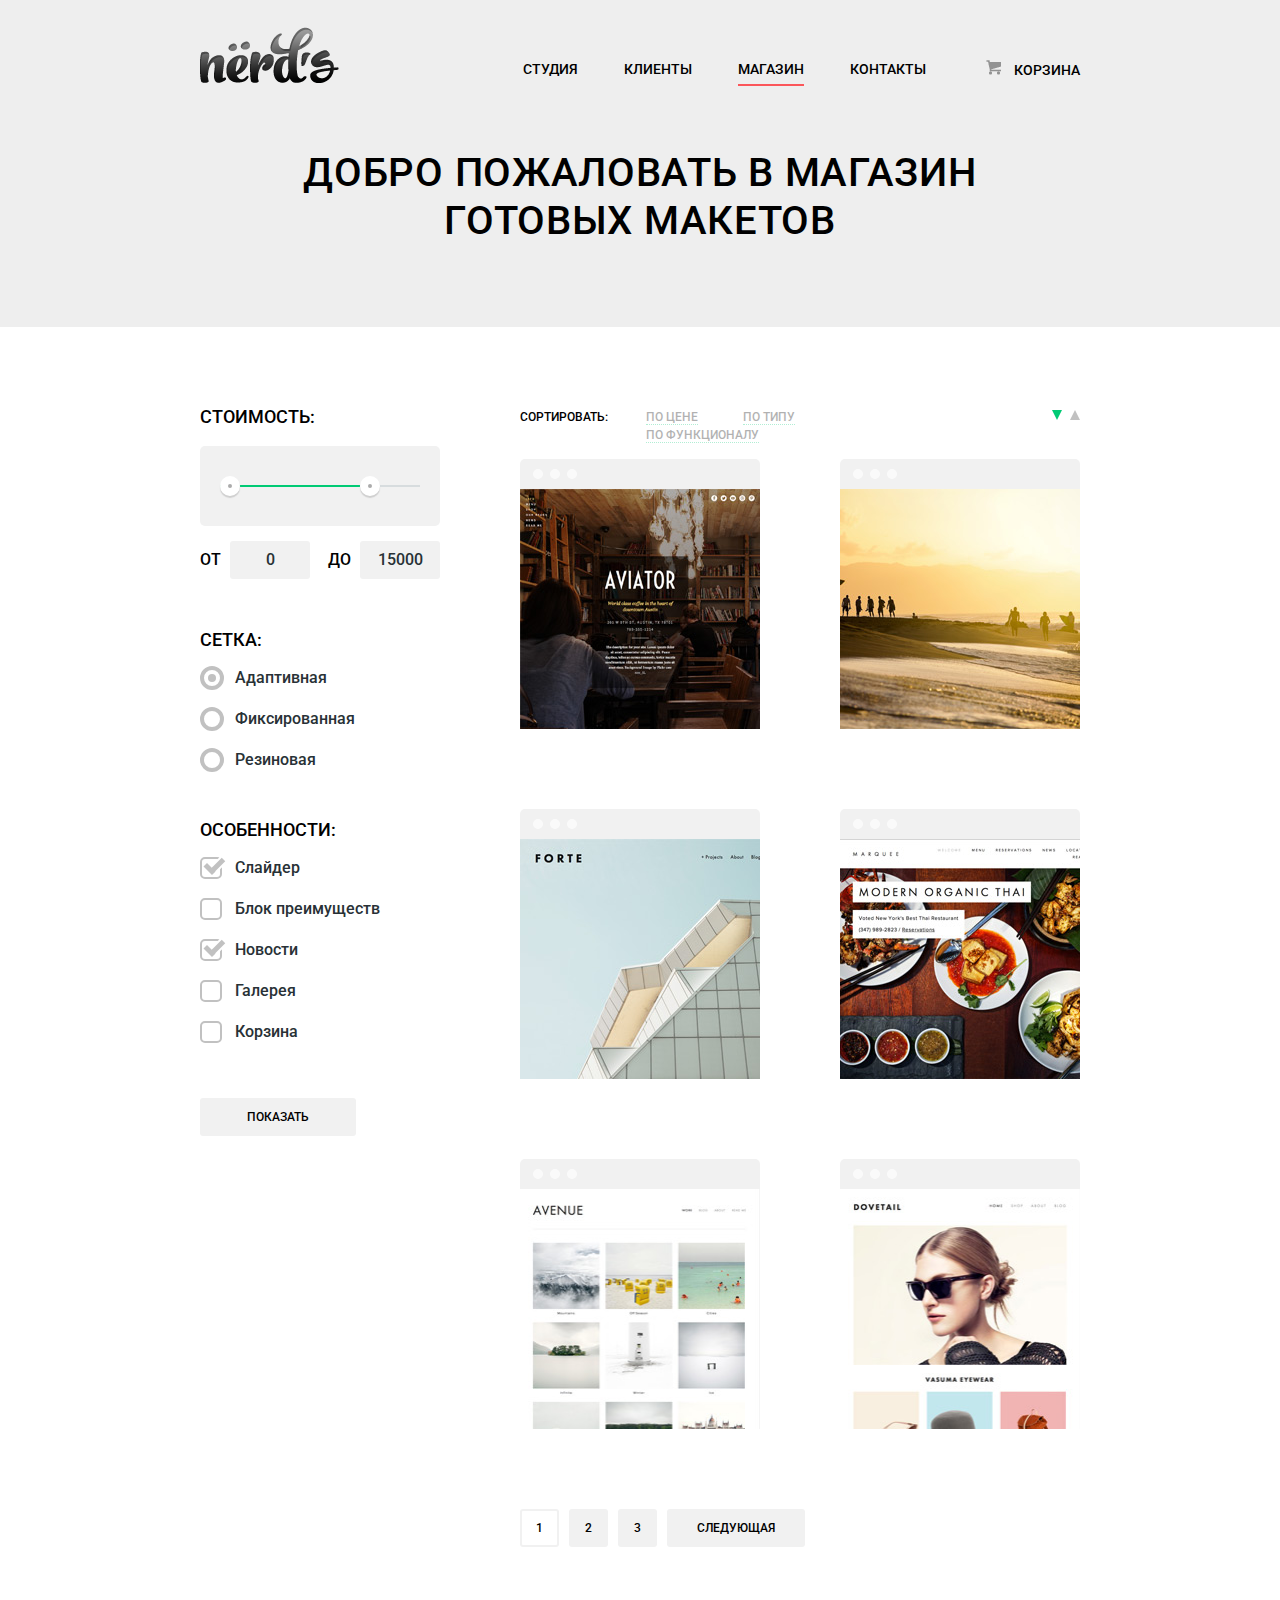
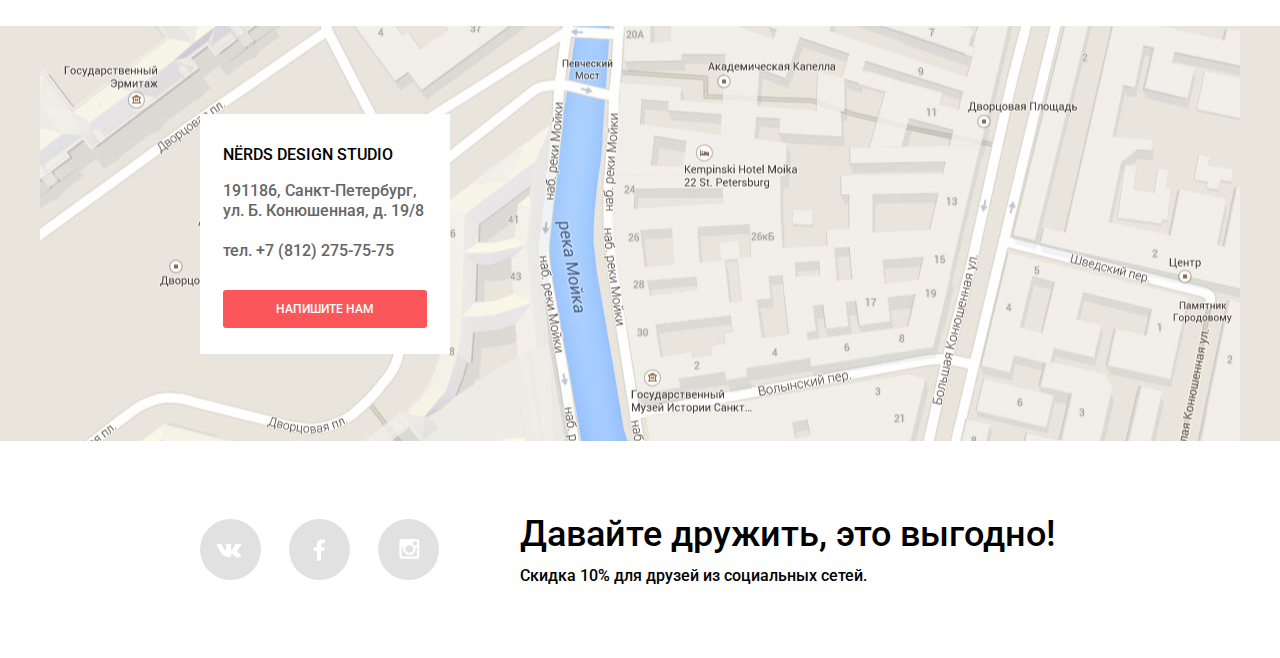
==== catalog.html @ e9048c8e "единообразие в разметке" ====
<!DOCTYPE html>
<html lang="ru">
  <head>
    <meta charset="utf-8">
    <title>HTML Academy: Нёрдс</title>
    <link href="css/normalize.css" rel="stylesheet">
    <link href="css/style.min.css" rel="stylesheet">
    <link href="https://fonts.googleapis.com/css?family=Roboto:500&subset=cyrillic" rel="stylesheet">
  </head>
  <body>
    <header class="main-header">
      <div class="container clearfix">
        <div class="logo">
          <a href="index.html">
            <img src="img/logo.png" width="139" height="56" alt="logo" >    
          </a>
        </div>
        <nav class="main-navigation">
          <ul class="main-navigation-menu">
            <li class="main-navigation-menu-item">
              <a href="index.html">Студия</a>    
            </li> 
            <li class="main-navigation-menu-item">
              <a href="#">Клиенты</a>        
            </li>
            <li class="main-navigation-menu-item">
              <a class="active" href="#">Магазин</a>        
            </li> 
            <li class="main-navigation-menu-item">
              <a href="#">Контакты</a>        
            </li>  
          </ul>
        </nav>  
        <div class="user-cart">
          <a class="cart" href="#">Корзина</a>    
        </div>      
       </div> 
     </header>
    
     <!--заголовок раздела-->      
     <div class="title-wrapper">
       <div class="container">
         <div class="catalog-title">
           <h1>добро пожаловать в магазин<br>
                готовых макетов
           </h1>
         </div> 
       </div>     
     </div>
      
     <main class="container clearfix">        
        
       <!-- Левая колонка фильтры -->
       <div class="column-left-filters">
         <div class="filters">
           <form class="filters-form" action="form.php" method="GET">
             <fieldset>
               <legend>стоимость:</legend>
                  
                 <!-- Форма с двумя бегунками-->   
                 <div class="filter-range">                    
                   <div class="filter-range-controls">
                     <div class="filter-range-controls-scale">
                       <div class="filter-range-controls-bar"></div>
                     </div>
                     <div class="toogle toogle-min"></div>
                     <div class="toogle toogle-max"></div>
                   </div>                   
                   <div class="filter-range-cost">
                     <label class="min-cost">от
                       <input type="text" id="min-cost" value="0">
                     </label>
                     <label class="max-cost">до
                       <input type="text" id="max-cost" value="15000">
                     </label> 
                    </div>
                  </div> 
              </fieldset>
              <fieldset class="filter-grids">
                <legend>Сетка:</legend>
                <label>
                  <input type="radio" name="grid" id="responsive" checked>
                    <span class="filter-grids-radio-indicator"></span>
                    Адаптивная
                  </label>
                 <label>
                   <input type="radio" name="grid" id="fixed">
                     <span class="filter-grids-radio-indicator"></span>  
                  Фиксированная
                 </label>
                 <label>
                   <input type="radio" name="grid" id="fluid">
                     <span class="filter-grids-radio-indicator"></span>
                    Резиновая
                 </label>
               </fieldset>
               <fieldset class="filter-modules">
                 <legend>Особенности:</legend>                  
                 <label>
                   <input type="checkbox" name="slider" id="slider" checked>     
                     <span class="filter-modules-checkbox-indicator"></span>
                     Слайдер
                  </label>
                  <label>
                    <input type="checkbox" name="advantages" id="advantages">
                      <span class="filter-modules-checkbox-indicator"></span>
                      Блок преимуществ
                  </label>
                  <label>
                    <input type="checkbox" name="news" id="news" checked>
                      <span class="filter-modules-checkbox-indicator"></span>
                      Новости
                  </label>
                  <label>
                    <input type="checkbox" name="gallery" id="gallery">
                      <span class="filter-modules-checkbox-indicator"></span>
                      Галерея
                  </label>
                  <label>
                    <input type="checkbox" name="cart" id="cart">
                      <span class="filter-modules-checkbox-indicator"></span>
                      Корзина
                  </label>
                </fieldset>
                <button class="btn" type="submit">Показать</button>
              </form>
            </div>
          </div>
          
          <!-- Правая колонка продукты -->
          <div class="column-right-items">
            <div class="items-filter clearfix">
              <div class="items-filter-title"> Сортировать:
              </div>
              <ul class="items-filter-category">
                <li><a href="#">По цене</a></li>
                <li><a href="#">По типу</a></li>
                <li><a href="#">По функционалу</a></li>
              </ul>
              <div class="items-filter-controls">
                <a href="#" class="items-filter-controls-down active-down"></a> 
                <a href="#" class="items-filter-controls-up"></a>  
              </div>
            </div>  
            
            <div class="catalog-items">
              <article class="catalog-item">
                <div class="catalog-item-img">
                  <img src="img/item1.jpg" width="240" height="240" alt="aviator">
                </div>
                <div class="catalog-item-form">
                  <h2 class="catalog-item-title">AVIATOR
                  </h2>                  
                  <p class="catalog-item-about">                  
                    <a href="#">Одностраничный макет с авторским дизайном
                    </a>
                  </p>                   
                    <a class="btn catalog-item-btn" href="#">8000 р.</a>                      
                </div>
              </article>
                
              <article class="catalog-item">
                <div class="catalog-item-img">
                  <img src="img/item2.jpg" width="240" height="240" alt="Sunset">
                </div>
                <div class="catalog-item-form">
                  <h2 class="catalog-item-title">Sunset
                  </h2>
                  <p class="catalog-item-about">
                    <a href="#">Интернет-магазин<br> с личным кабинетом
                    </a>
                  </p> 
                  <a class="btn catalog-item-btn" href="#">10000 р.</a>                  
                </div>
              </article>
                
              <article class="catalog-item">
                <div class="catalog-item-img">
                  <img src="img/item3.jpg" width="240" height="240" alt="FORTE">
                </div>
                <div class="catalog-item-form">
                  <h2 class="catalog-item-title">FORTE</h2>
                  <p class="catalog-item-about">
                    <a href="#">Отличный макет для личного блога</a>
                  </p> 
                  <a class="btn catalog-item-btn" href="#">5000 р.</a>                  
                </div>
              </article>
                
              <article class="catalog-item">
                <div class="catalog-item-img">
                  <img src="img/item4.jpg" width="240" height="240" alt="Modern Organic THAI">
                </div>
                <div class="catalog-item-form">
                  <h2 class="catalog-item-title">Modern Organic THAI</h2>
                  <p class="catalog-item-about">
                    <a href="#">Сайт для ресторана быстрого питания</a>
                  </p>                     
                    <a class="btn catalog-item-btn" href="#">12000 р.</a>     
                </div>
              </article>
              
              <article class="catalog-item">
                <div class="catalog-item-img">
                  <img src="img/item5.jpg" width="240" height="240" alt="AVENUE">
                </div>
                <div class="catalog-item-form">
                  <h2 class="catalog-item-title">AVENUE</h2>
                  <p class="catalog-item-about">
                    <a href="#">Макет для блога о путешествиях</a>
                  </p> 
                  <a class="btn catalog-item-btn" href="#">8000 р.</a>                  
                </div>
              </article>
                
              <article class="catalog-item">
                <div class="catalog-item-img">
                  <img src="img/item6.jpg" width="240" height="240" alt="DOVETAIL">
                </div>
                <div class="catalog-item-form">
                  <h2 class="catalog-item-title">DOVETAIL</h2>
                  <p class="catalog-item-about">
                    <a href="#">Интернет-магазин с галереей товаров</a>
                  </p> 
                  <a class="btn catalog-item-btn" href="#">14000 р.</a>                  
                </div>
              </article>  
            </div>
              
             <!-- Пагинация -->
             <div class="paginator">
               <ul>    
                 <li><a class="btn paginator-active">1</a></li>
                 <li><a href="#" class="btn">2</a></li>
                 <li><a href="#" class="btn">3</a></li>
                 <li><a href="#" class="btn paginator-next">Следующая</a></li>
               </ul>      
             </div>              
          </div>
       </main>
    
       <!-- Карта и контакты -->
       <div class="map-wrapper">  
         <div class="yandex-map" id="yandex-map"></div>
         <div class="container">
           <div class="map">
             <div class="map-address">
               <p class="map-address-name">nёrds design studio</p>
               <p>191186, Санкт-Петербург,<br>ул. Б. Конюшенная, д. 19/8</p>
               <div class="map-address-phone">
                 <p>тел. +7 (812) 275-75-75</p>   
               </div> 
               <a class="btn map-write-btn" href="form.html">напишите нам</a>    
             </div>   
           </div> 
         </div>
       </div>
    
       <!-- Footer -->    
       <footer class="page-footer">
         <div class="container clearfix">
           <div class="page-footer-socials">
             <a href="//vk.com" class="socials-btn-vk"><span>Вконтакте</span></a>
             <a href="//facebook.com" class="socials-btn-fb"><span>Facebook</span></a>
             <a href="//instagram.com" class="socials-btn-inst"><span>Instagram</span></a>
           </div>
           <div class="page-footer-text">
             <span>Давайте дружить, это выгодно!</span>
             <p class="page-footer-text">Скидка 10% для друзей из социальных сетей.</p>
           </div>
         </div>
       </footer>
      
       <!-- модальное окно -->      
       <div class="modal-content">
         <button class="btn modal-content-close" type="button" title="закрыть">закрыть</button>
         <form class="write-us" method="post" id="write-us">
           <label for="write-name">
             <span class="write-us-span">Ваше имя:</span> 
             <input class="write-us-field" type="text" name="write-name" id="write-name" placeholder="представьтесь, пожалуйста">
           </label>         
           <label for="write-email">
             <span class="write-us-span">Ваш e-mail:</span>
             <input class="write-us-field" type="text" name="e-mail" id="write-email" placeholder="для отправки ответа">
           </label>         
           <label for="mail-text">
             <span class="write-us-span">Текст письма:</span>
             <textarea class="write-us-text" form="write-us" name="mail-text" id="mail-text">в свободной форме</textarea> 
           </label>        
          <button class="btn write-us-btn" type="submit">отправить</button>      
        </form>    
      </div>
    
    <!--скрипты-->    
    <script src="js/script.min.js"></script>
    <script type="text/javascript" charset="utf-8" async src="https://api-maps.yandex.ru/services/constructor/1.0/js/?sid=yWFhp-KiCalvKTJ02pRcF48aC85eirLO&amp;width=100%&amp;height=416&id=yandex-map&amp;lang=ru_RU&amp;sourceType=constructor&amp;scroll=true"></script>
  </body>
</html>
---- css/style.min.css ----
body{font-family:Roboto,Tahoma,sans-serif;font-size:16px;line-height:18px}body,h1,h2{font-weight:500}h1{font-size:40px;line-height:48px}.btn,h1,h2{color:#000}h2{font-size:36px;line-height:36px}.clearfix::after{content:"";display:table;clear:both}.btn{display:inline-block;vertical-align:top;font-size:12px;line-height:18px;text-decoration:none;text-transform:uppercase;text-align:center;border-radius:3px;background:#f1f1f1;padding:10px 40px;border:none;outline:none;cursor:pointer}.btn:hover{background-color:#e5e5e5}.btn:active{background-color:#d5d5d5;box-shadow:inset 0 2px 0 0 #b5b5b5}button{overflow:hiddenn}fieldset{border:none;padding:0;margin:0 0 52px}.filter-grids input[type=radio],.filter-modules input[type=checkbox],.slider-container input[type=radio]{opacity:0}.filter-grids label,.filter-modules label{display:block;position:relative;padding-left:18px;margin-bottom:23px;color:#283136;cursor:pointer}.filter-grids label:last-child,.filter-modules label:last-child{margin-bottom:0}.filter-grids label:hover,.filter-modules label:hover{color:#000}.filter-modules input[type=checkbox]+.filter-modules-checkbox-indicator{position:absolute;left:0;top:-2px;border:2px solid #c1c1c1;border-radius:5px;width:18px;height:18px}.filter-modules input[type=checkbox]:checked+.filter-modules-checkbox-indicator::before{content:"";position:absolute;left:5px;top:4px;width:5px;height:12px;background-color:#c1c1c1;-webkit-transform:rotate(-45deg);transform:rotate(-45deg);z-index:2}.filter-modules input[type=checkbox]:checked+.filter-modules-checkbox-indicator::after{content:"";position:absolute;left:13px;top:-2px;width:5px;height:17px;background-color:#c1c1c1;-webkit-transform:rotate(45deg);transform:rotate(45deg);box-shadow:0 0 0 2px #fff;z-index:1}.filter-grids input[type=radio]+.filter-grids-radio-indicator{position:absolute;left:0;top:-3px;width:16px;height:16px;border:4px solid #c1c1c1;border-radius:50%}.filter-grids input[type=radio]:checked+.filter-grids-radio-indicator::before{content:"";position:absolute;left:4px;top:4px;width:8px;height:8px;background-color:#c1c1c1;border-radius:50%}.filter-grids input[type=radio]:hover+.filter-grids-radio-indicator:hover,.filter-modules input[type=checkbox]:hover+.filter-modules-checkbox-indicator:hover{border-color:#b5b5b5}.filter-grids input[type=radio]:checked:hover+.filter-grids-radio-indicator:hover::before,.filter-modules input[type=checkbox]:checked:hover+.filter-modules-checkbox-indicator:hover::after,.filter-modules input[type=checkbox]:checked:hover+.filter-modules-checkbox-indicator:hover::before{background-color:#b5b5b5}.main-header,.title-wrapper{background-color:#eee}.title-wrapper{padding-top:35px;padding-bottom:55px;margin-bottom:81px}.container{width:880px;margin:0 auto}.logo{width:140px;float:left;margin-right:30px;margin-top:27px}.main-navigation{width:450px;float:left;font-size:0;margin-top:54px;margin-left:153px}.main-navigation-menu{margin:0;padding:0;list-style:none}.main-navigation li{display:inline-block;vertical-align:top;font-size:14px;line-height:30px;text-transform:uppercase;margin:0 46px 0 0}.main-navigation li:last-child{margin-right:0}.main-navigation-menu-item a{display:block;text-decoration:none;color:#000}.main-navigation-menu-item a:hover{color:#fb565a}.main-navigation-menu-item a:active{color:#000;opacity:.4}.main-navigation-menu-item .active{border-bottom:2px solid #fb565a}.user-cart{max-width:100px;float:right}.cart{display:block;font-size:14px;line-height:30px;text-decoration:none;text-transform:uppercase;color:#000;margin-top:55px;padding-left:34px;position:relative}.cart:hover{color:#fb565a}.cart:active{color:#000;opacity:.4}.cart::before{top:5px;left:6px;width:15px;height:15px}.cart::before,.cart:active:before,.cart:hover::before{content:"";position:absolute;background-image:url(../img/icon-sprite.png);background-position:0 -68px}.cart:active:before{opacity:.5}.slider-wrapper{background-color:#eee;margin-bottom:80px;padding-top:40px}.slider-container{width:880px;margin:0 auto;position:relative;overflow:hidden;min-height:310px}.slide{position:absolute;top:0;left:0;width:100%;height:310px;background-repeat:no-repeat;background-position:100% 10px;-webkit-transition:left .3s ease;transition:left .3s ease}.slider-controls{position:absolute;bottom:87px;left:50%;z-index:10;width:200px;margin-left:-110px;text-align:center}.slider-controls label{display:inline-block;width:4px;height:4px;margin:0 3px;vertical-align:top;background:#fff;border:3px solid #fff;border-radius:50%;cursor:pointer}.slide-text{width:500px;padding:30px 0 0}.slide-title{font-size:36px;line-height:36px;max-height:72px;overflow:hidden}.slide p{line-height:22px;color:#283136;max-height:70px;overflow:hidden}.slide .btn{display:block;width:220px;margin-top:30px;padding:10px;font-size:12px;text-align:center;color:#fff;text-transform:uppercase;background:#fb565a;border-radius:3px}.slide:nth-child(1){background-image:url(../img/slide-1.png)}.slide:nth-child(2){background-image:url(../img/slide-2.png)}.slide:nth-child(3){background-image:url(../img/slide-3.png)}#btn-1:checked~.slides .slide:nth-child(1){left:0}#btn-1:checked~.slider .slide:nth-child(2),#btn-1:checked~.slider .slide:nth-child(3){left:880px}#btn-2:checked~.slider .slide:nth-child(1){left:-880px}#btn-2:checked~.slider .slide:nth-child(2){left:0}#btn-2:checked~.slider .slide:nth-child(3),#btn-3:checked~.slider .slide:nth-child(1),#btn-3:checked~.slider .slide:nth-child(2){left:-880px}#btn-3:checked~.slider .slide:nth-child(3){left:0}#btn-1:checked~.slider-controls label[for=btn-1],#btn-2:checked~.slider-controls label[for=btn-2],#btn-3:checked~.slider-controls label[for=btn-3]{background:#c1c1c1}.services-container{border-bottom:2px solid #eee}.services{width:240px;float:left;margin-right:80px;margin-bottom:80px}.services:last-child{margin-right:0}.services p{font-size:15px;line-height:22px;margin-bottom:25px}.service-title{font-size:18px;line-height:30px;text-transform:uppercase;margin-top:19px;margin-bottom:14px;max-height:60px;overflow:hidden}.catalog-item-btn,.map-write-btn,.service-btn-red{color:#fff;background:#fb565a}.catalog-item-btn:hover,.map-write-btn:hover,.modal-content-close:hover,.service-btn-red:hover,.slide .btn:hover,.write-us-btn:hover{background-color:#d6494d}.catalog-item-btn:active,.map-write-btn:active,.modal-content-close:active,.service-btn-red:active,.slide .btn:active,.write-us-btn:active{background-color:#b63538;box-shadow:inset 0 2px 0 0 #9b2d30}.service-btn-green{color:#fff;background:#00ca74}.service-btn-green:hover{background-color:#01a25e}.service-btn-green:active{background-color:#009053;box-shadow:inset 0 2px 0 0 #007b47}.service-btn-yellow{color:#fff;background-color:#efc84a}.service-btn-yellow:hover{background-color:#d6ae2c}.service-btn-yellow:active{background-color:#c09b24;box-shadow:inset 0 2px 0 0 #a3841f}.about-us-left-column{width:620px;float:left}.about-us-left-column h2{margin-top:70px;margin-bottom:17px;font-weight:500;font-size:36px;line-height:36px;color:#000;letter-spacing:-.1px}.about-us-left-column h3,.about-us-right-column h3{font-size:16px;line-height:22px;text-transform:uppercase;margin-bottom:25px;font-weight:500}.about-us-left-column p{line-height:22px;margin-bottom:45px;padding-right:50px}.about-us-left-column ul,.about-us-right-column ul{padding:0}.about-us-ul li{margin-bottom:25px;list-style:none;padding-left:37px;position:relative}.about-us-left-column li:last-child,.about-us-right-column li:last-child{margin-bottom:72px}.about-us-left-column li::before,.about-us-right-column li::before{content:"";width:25px;height:2px;background-color:#fb565a;position:absolute;left:0;top:8px}.about-us-right-column{width:240px;float:right}.about-us-logo img{margin-top:60px}.about-us-logo span{display:block;margin-top:26px;margin-bottom:68px;padding:0 70px 0 80px;position:relative;line-height:16px;text-transform:uppercase}.about-us-logo span::after,.about-us-logo span::before{content:"";position:absolute;top:8px;width:65px;height:2px;background-color:#eee}.about-us-logo span::before{left:0}.about-us-logo span::after{right:0}.our-clients-wrapper{margin:0 0 85px;padding:46px 10px 20px;border-bottom:2px solid #eee;border-top:2px solid #eee}.our-clients{margin:0 -53px}.our-clients-logo{width:210px;display:inline-block;vertical-align:bottom;opacity:.3;height:100px;line-height:100px;margin:0 53px}.catalog-item:hover::before,.our-clients-logo:hover{opacity:1}.map-wrapper{min-height:415px;position:relative}.map{position:absolute;z-index:5;top:88px}.map-address{display:block;width:204px;background-color:#fff;margin-bottom:0;padding:15px 23px 26px}.map-address p{color:#666;line-height:20px}.map-address .map-address-name{text-transform:uppercase;color:#000}.map-address .map-address-phone{margin-top:20px}.map-write-btn{box-sizing:border-box;width:100%;margin-top:13px}.map-wrapper{background-image:url(../img/map.jpg);background-repeat:no-repeat;background-position:center;background-color:#e9e5dc}.page-footer{padding:75px 0 58px}.page-footer-socials{width:280px;float:left;margin-right:40px;font-size:0}.page-footer-socials a{display:inline-block;vertical-align:top;width:61px;height:61px;border-radius:50%;background-color:#e1e1e1;margin-right:28px;margin-top:3px;font-size:0;position:relative}.page-footer-socials a:hover{background:#fb565a}.page-footer-socials a:active{background:#d6494d;box-shadow:inset 0 5px 0 0 #b63e42}.socials-btn-fb span,.socials-btn-inst span,.socials-btn-vk span{display:block;position:absolute;top:41%;left:27%;width:26px;height:16px;background-image:url(../img/icon-sprite.png);background-repeat:no-repeat;background-position:0 -90px}.socials-btn-fb span,.socials-btn-inst span{width:12px;height:22px;top:33%;left:40%;background-position:-35px -86px}.socials-btn-inst span{width:21px;height:20px;top:34%;left:34%;background-position:-57px -87px}.items-filter-category li:last-child,.page-footer-socials a:last-child{margin-right:0}.page-footer-text{width:550px;float:left}.page-footer-text span{font-size:36px;line-height:36px;max-height:72px;overflow:hidden}.page-footer-text p{font-size:16px;line-height:16px;max-height:48px;overflow:hidden;padding-top:0}.catalog-title h1{text-align:center;text-transform:uppercase;letter-spacing:.7px}.column-left-filters{width:240px;float:left}.filter-range,.filters{width:240px}.filters legend{font-size:18px;line-height:18px;text-transform:uppercase;margin-top:0;padding:0;margin-bottom:20px}.filter-range-controls{position:relative;height:41px;padding-top:39px;padding-right:20px;padding-left:20px;margin-bottom:15px;border-radius:5px;background:#f1f1f1}.filter-range-controls-scale{height:2px;background:#d7dcde}.filter-range-controls-bar{width:70%;height:2px;background:#00ca74}.filter-range-controls .toogle{position:absolute;top:30px;left:0;width:4px;height:4px;cursor:pointer;border:8px solid #fff;border-radius:50%;background:#ababab;box-shadow:0 2px 1px 0 #cfcfcf}.filter-range-controls .toogle-min{left:20px}.filter-range-controls .toogle-max{left:160px}.filter-range-cost{font-size:0}.filter-range-cost label{font-size:16px;text-transform:uppercase;display:inline-block;vertical-align:top;width:50%}.filter-range-cost .max-cost{text-align:right}.filter-range-cost input{font-family:"Roboto","Arial",sans-serif;font-size:16px;width:60px;margin-left:5px;padding:10px;text-align:center;color:#283136;border:none;border-radius:3px;outline:none;background:#f1f1f1}.filters-form button{padding:10px 47px;margin-top:5px}.column-right-items{width:560px;float:right}.catalog-items{font-size:0}.catalog-item{width:240px;min-height:240px;display:inline-block;vertical-align:top;margin-bottom:80px;border-radius:5px 5px 0 0;border-top:30px solid #f1f1f1;font-size:0;position:relative}.catalog-item:nth-child(odd){margin-right:80px}.catalog-item:hover{border-color:#797979}.catalog-item::before{content:"";height:10px;width:10px;background:#fff;border-radius:50%;box-shadow:17px 0 0 #fff,34px 0 0 #fff;position:absolute;left:13px;top:-20px;opacity:.7}.catalog-item-img{width:240px;height:240px}.catalog-item-form{width:200px;height:200px;position:absolute;top:50%;left:50%;margin:-100px 0 0 -100px;background-color:#fff;display:none}.catalog-item:hover .catalog-item-form{display:block}.catalog-item-about,.catalog-item-title{text-align:center;padding-left:20px;padding-right:20px}.catalog-item-title{text-transform:uppercase;margin-top:33px;margin-bottom:0;font-size:18px;line-height:24px}.catalog-item-about{font-size:14px;line-height:18px;height:40px;overflow:hidden;padding-top:0}.catalog-item-about a{text-decoration:none;color:#000}.catalog-item-btn{display:inline-block;vertical-align:top;font-size:18px;line-height:18px;text-align:center;width:140px;padding:10px 0;position:absolute;top:50%;left:50%;margin:35px 0 0 -70px}.items-filter{margin-bottom:15px;min-height:23px}.items-filter-title{width:86px;float:left;margin-right:40px;font-size:12px;line-height:18px;text-transform:uppercase}.items-filter-category{width:304px;float:left;font-size:0;margin:0;padding:0}.items-filter-category ul,.paginator ul{margin:0;padding:0}.items-filter-category li{margin-right:45px;font-size:12px;text-transform:uppercase}.items-filter-category a,.items-filter-category a:hover{text-decoration:none;color:#000;opacity:.3;border-bottom:1px dotted #00ca74}.items-filter-category a:hover{opacity:1;border-bottom:1px solid #00ca74}.items-filter-category a:active{color:#000;border-color:transparent}.items-filter-controls{width:28px;height:20px;float:right;font-size:0;padding-top:2px}.items-filter-controls-down{border-top:10px solid #c1c1c1;margin-right:8px}.items-filter-controls-down,.items-filter-controls-up{width:0;height:0;border-left:5px solid transparent;border-right:5px solid transparent;display:inline-block;vertical-align:top}.items-filter-controls>.active-down{border-top-color:#00ca74}.items-filter-controls-up,.items-filter-controls-up:hover{border-bottom:10px solid #c1c1c1}.items-filter-controls-up:active{border-bottom:10px solid #000}.items-filter-controls-down:hover{border-top:10px solid #c1c1c1}.items-filter-controls-down:active{border-top:10px solid #000}.paginator{margin-bottom:79px;font-size:0}.paginator ul{font-size:0}.items-filter-category li,.paginator li,.write-us label{line-height:18px;display:inline-block;vertical-align:top}.paginator li{text-transform:uppercase;color:#000;text-align:center;margin-right:10px;font-size:12px}.paginator a{text-decoration:none;color:#000;padding:10px 16px}.paginator-active{padding:8px 16px;box-shadow:inset 0 0 0 2px #f1f1f1;background-color:#fff}.paginator .paginator-next{padding:10px 30px}.modal-content{position:absolute;z-index:15;top:50%;left:50%;margin-left:-315px;margin-top:1010px;padding:50px 80px 50px 90px;width:460px;color:#000;background-color:#fff;box-shadow:0 10px 50px 0 rgba(0,0,0,.7);display:none}@-webkit-keyframes bounce{0%{-webkit-transform:translateX(-1000px);transform:translateX(-1000px)}to{-webkit-transform:translateX(0);transform:translateX(0)}}@keyframes bounce{0%{-webkit-transform:translateX(-1000px);transform:translateX(-1000px)}to{-webkit-transform:translateX(0);transform:translateX(0)}}@-webkit-keyframes shake{0%,to{-webkit-transform:translateX(0);transform:translateX(0)}10%,30%,50%,70%,90%{-webkit-transform:translateX(-10px);transform:translateX(-10px)}20%,40%,60%,80%{-webkit-transform:translateX(10px);transform:translateX(10px)}}@keyframes shake{0%,to{-webkit-transform:translateX(0);transform:translateX(0)}10%,30%,50%,70%,90%{-webkit-transform:translateX(-10px);transform:translateX(-10px)}20%,40%,60%,80%{-webkit-transform:translateX(10px);transform:translateX(10px)}}.modal-content-show{display:block;-webkit-animation:bounce .5s;animation:bounce .5s}.modal-error{-webkit-animation:shake .6s;animation:shake .6s}.modal-content-close{width:41px;height:41px;padding:0;font-size:0;background-color:#fb565a;border-radius:50%;border:0;outline:0;cursor:pointer;position:absolute;top:6px;right:6px}.modal-content-close::after,.modal-content-close::before{content:"";width:5px;height:25px;background-color:#fff;-webkit-transform:rotate(45deg);transform:rotate(45deg);position:absolute;top:8px;left:18px}.modal-content-close::after{-webkit-transform:rotate(-45deg);transform:rotate(-45deg)}.write-us{font-size:0}.write-us label{font-size:16px;margin-right:20px;margin-bottom:20px}.write-us-span{display:block;margin-top:0;margin-bottom:10px}.write-us label:nth-child(2){margin-right:0}.write-us-text{margin-right:0;resize:none}.write-us-field{width:196px;border:2px solid #d7dcde;border-radius:3px;padding:8px 10px}.write-us-field:hover{border-color:#a2a9ac}.write-us-field:focus,.write-us-text:focus{border-color:#56bffb}.write-us input::-webkit-input-placeholder{color:#000}.write-us input:-moz-placeholder,.write-us input::-moz-placeholder{color:#000}.write-us input:-ms-input-placeholder{color:#000}.write-us input[placeholder]{text-transform:uppercase;font-size:12px}.write-us-text{border:2px solid #d7dcde;border-radius:3px;padding:8px 10px;width:436px;height:94px;font-size:12px}.write-us-btn{margin-top:28px;width:100%;box-sizing:border-box;background-color:#fb565a;color:#fff}
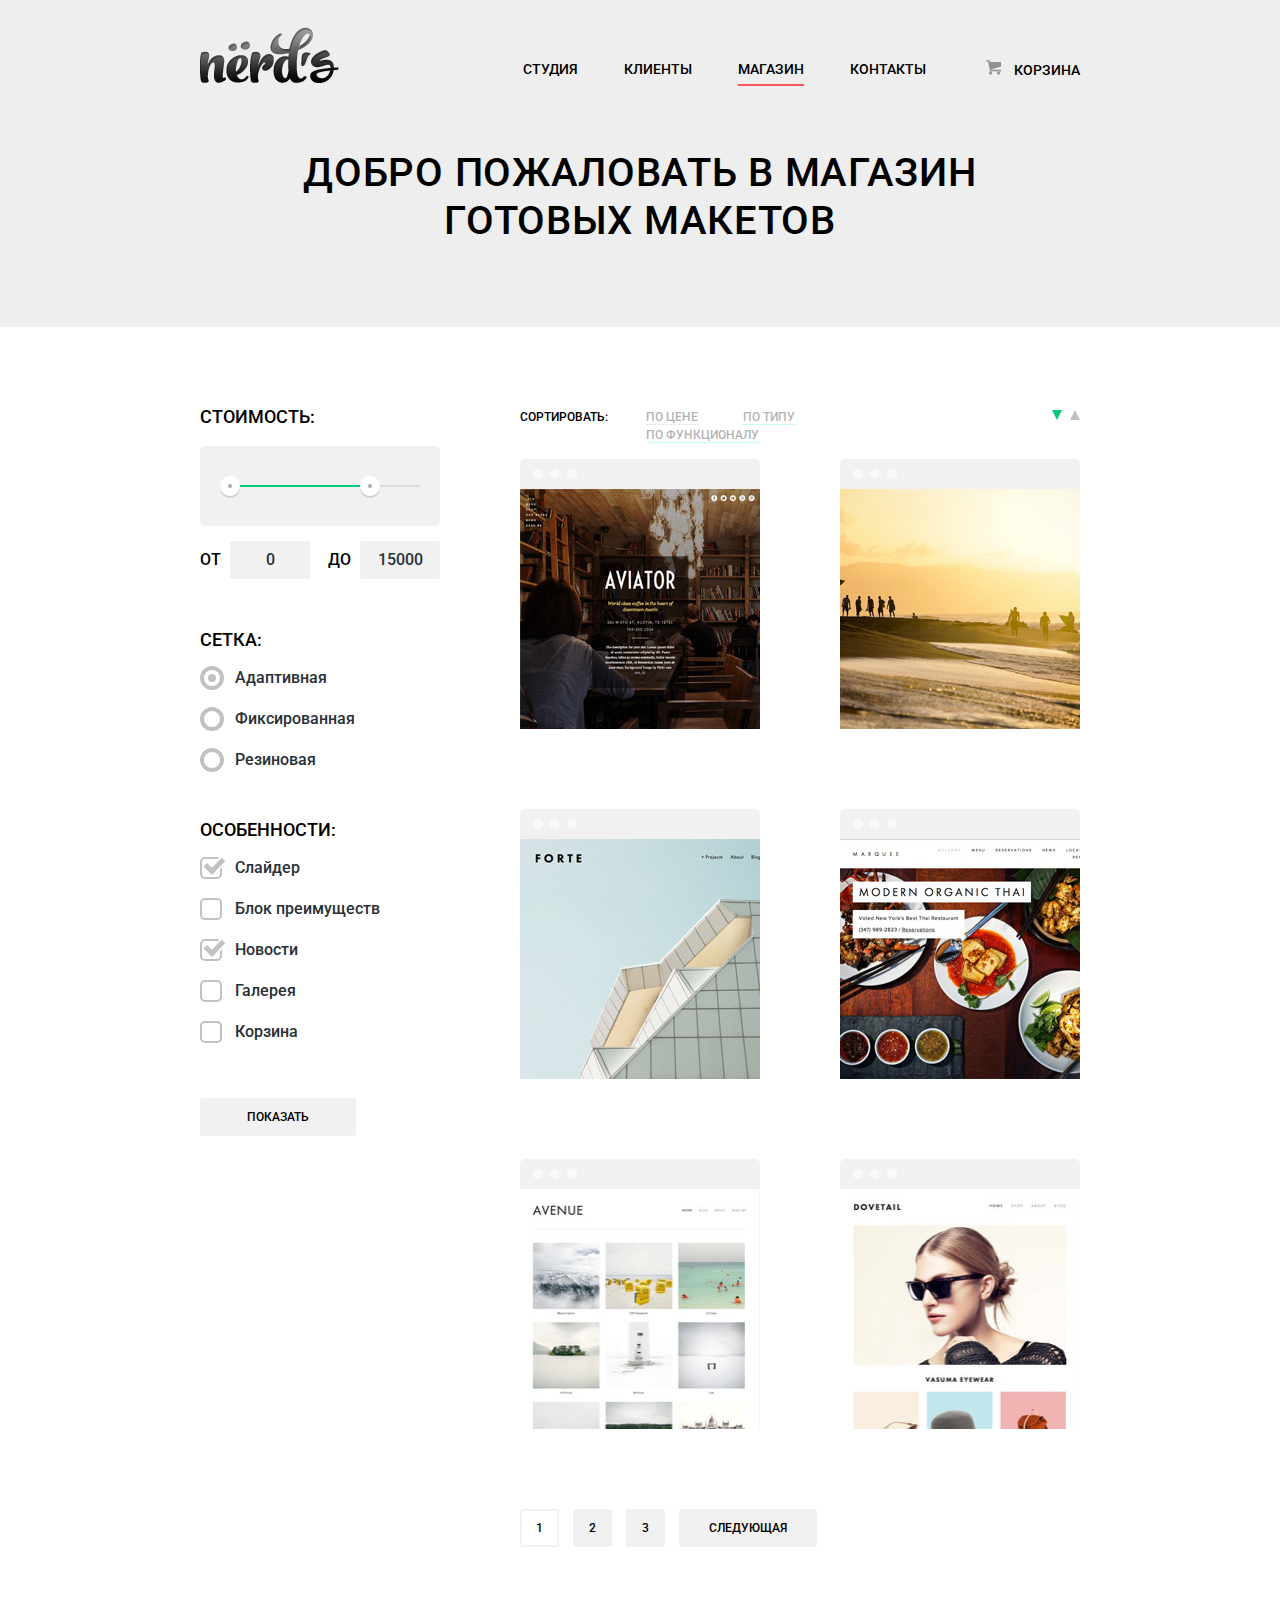
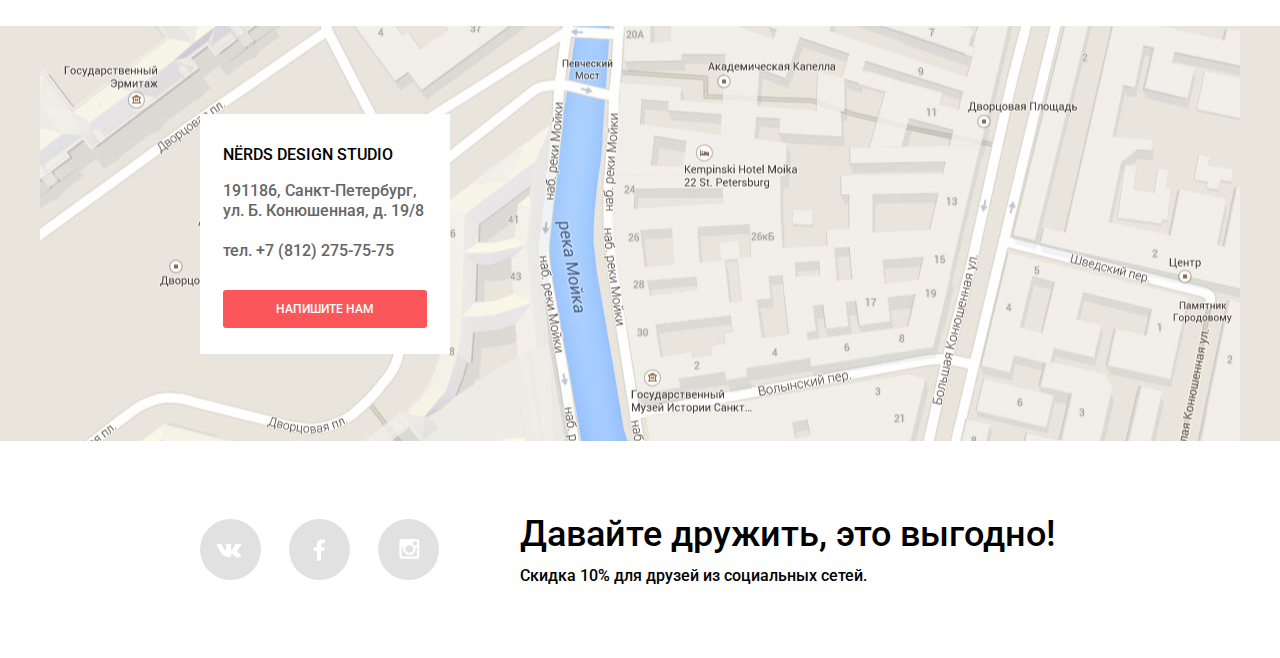
==== commit 06bcd778: "доделки по правкам" ====
--- a/catalog.html
+++ b/catalog.html
@@ -151,11 +151,10 @@
                 <div class="catalog-item-form">
                   <h2 class="catalog-item-title">AVIATOR
                   </h2>                  
-                  <p class="catalog-item-about">                  
-                    <a href="#">Одностраничный макет с авторским дизайном
-                    </a>
+                  <p class="catalog-item-about">               
+                    Одностраничный макет с авторским дизайном 
                   </p>                   
-                    <a class="btn catalog-item-btn" href="#">8000 р.</a>                      
+                  <a class="btn catalog-item-btn red-btn" href="#">8000 р.</a> 
                 </div>
               </article>
                 
@@ -167,10 +166,9 @@
                   <h2 class="catalog-item-title">Sunset
                   </h2>
                   <p class="catalog-item-about">
-                    <a href="#">Интернет-магазин<br> с личным кабинетом
-                    </a>
-                  </p> 
-                  <a class="btn catalog-item-btn" href="#">10000 р.</a>                  
+                    Интернет-магазин с&nbsp;личным кабинетом                    
+                  </p> 
+                  <a class="btn catalog-item-btn red-btn" href="#">10000 р.</a> 
                 </div>
               </article>
                 
@@ -181,9 +179,9 @@
                 <div class="catalog-item-form">
                   <h2 class="catalog-item-title">FORTE</h2>
                   <p class="catalog-item-about">
-                    <a href="#">Отличный макет для личного блога</a>
-                  </p> 
-                  <a class="btn catalog-item-btn" href="#">5000 р.</a>                  
+                    Отличный макет для личного блога
+                  </p> 
+                  <a class="btn catalog-item-btn red-btn" href="#">5000 р.</a> 
                 </div>
               </article>
                 
@@ -194,9 +192,9 @@
                 <div class="catalog-item-form">
                   <h2 class="catalog-item-title">Modern Organic THAI</h2>
                   <p class="catalog-item-about">
-                    <a href="#">Сайт для ресторана быстрого питания</a>
+                    Сайт для ресторана быстрого питания
                   </p>                     
-                    <a class="btn catalog-item-btn" href="#">12000 р.</a>     
+                  <a class="btn catalog-item-btn red-btn" href="#">12000 р.</a>     
                 </div>
               </article>
               
@@ -207,9 +205,9 @@
                 <div class="catalog-item-form">
                   <h2 class="catalog-item-title">AVENUE</h2>
                   <p class="catalog-item-about">
-                    <a href="#">Макет для блога о путешествиях</a>
-                  </p> 
-                  <a class="btn catalog-item-btn" href="#">8000 р.</a>                  
+                    Макет для блога о путешествиях
+                  </p> 
+                  <a class="btn catalog-item-btn red-btn" href="#">8000 р.</a>
                 </div>
               </article>
                 
@@ -220,9 +218,9 @@
                 <div class="catalog-item-form">
                   <h2 class="catalog-item-title">DOVETAIL</h2>
                   <p class="catalog-item-about">
-                    <a href="#">Интернет-магазин с галереей товаров</a>
-                  </p> 
-                  <a class="btn catalog-item-btn" href="#">14000 р.</a>                  
+                    Интернет-магазин с&nbsp;галереей товаров
+                  </p> 
+                  <a class="btn catalog-item-btn red-btn" href="#">14000 р.</a> 
                 </div>
               </article>  
             </div>
@@ -230,7 +228,7 @@
              <!-- Пагинация -->
              <div class="paginator">
                <ul>    
-                 <li><a class="btn paginator-active">1</a></li>
+                 <li><a class="paginator-active">1</a></li>
                  <li><a href="#" class="btn">2</a></li>
                  <li><a href="#" class="btn">3</a></li>
                  <li><a href="#" class="btn paginator-next">Следующая</a></li>
@@ -250,7 +248,7 @@
                <div class="map-address-phone">
                  <p>тел. +7 (812) 275-75-75</p>   
                </div> 
-               <a class="btn map-write-btn" href="form.html">напишите нам</a>    
+               <a class="btn map-write-btn red-btn" href="form.html">напишите нам</a>    
              </div>   
            </div> 
          </div>
@@ -273,7 +271,7 @@
       
        <!-- модальное окно -->      
        <div class="modal-content">
-         <button class="btn modal-content-close" type="button" title="закрыть">закрыть</button>
+         <button class="btn modal-content-close red-btn" type="button" title="закрыть">закрыть</button>
          <form class="write-us" method="post" id="write-us">
            <label for="write-name">
              <span class="write-us-span">Ваше имя:</span> 
@@ -287,7 +285,7 @@
              <span class="write-us-span">Текст письма:</span>
              <textarea class="write-us-text" form="write-us" name="mail-text" id="mail-text">в свободной форме</textarea> 
            </label>        
-          <button class="btn write-us-btn" type="submit">отправить</button>      
+          <button class="btn write-us-btn red-btn" type="submit">отправить</button>      
         </form>    
       </div>
     
--- a/css/style.min.css
+++ b/css/style.min.css
@@ -1 +1 @@
-body{font-family:Roboto,Tahoma,sans-serif;font-size:16px;line-height:18px}body,h1,h2{font-weight:500}h1{font-size:40px;line-height:48px}.btn,h1,h2{color:#000}h2{font-size:36px;line-height:36px}.clearfix::after{content:"";display:table;clear:both}.btn{display:inline-block;vertical-align:top;font-size:12px;line-height:18px;text-decoration:none;text-transform:uppercase;text-align:center;border-radius:3px;background:#f1f1f1;padding:10px 40px;border:none;outline:none;cursor:pointer}.btn:hover{background-color:#e5e5e5}.btn:active{background-color:#d5d5d5;box-shadow:inset 0 2px 0 0 #b5b5b5}button{overflow:hiddenn}fieldset{border:none;padding:0;margin:0 0 52px}.filter-grids input[type=radio],.filter-modules input[type=checkbox],.slider-container input[type=radio]{opacity:0}.filter-grids label,.filter-modules label{display:block;position:relative;padding-left:18px;margin-bottom:23px;color:#283136;cursor:pointer}.filter-grids label:last-child,.filter-modules label:last-child{margin-bottom:0}.filter-grids label:hover,.filter-modules label:hover{color:#000}.filter-modules input[type=checkbox]+.filter-modules-checkbox-indicator{position:absolute;left:0;top:-2px;border:2px solid #c1c1c1;border-radius:5px;width:18px;height:18px}.filter-modules input[type=checkbox]:checked+.filter-modules-checkbox-indicator::before{content:"";position:absolute;left:5px;top:4px;width:5px;height:12px;background-color:#c1c1c1;-webkit-transform:rotate(-45deg);transform:rotate(-45deg);z-index:2}.filter-modules input[type=checkbox]:checked+.filter-modules-checkbox-indicator::after{content:"";position:absolute;left:13px;top:-2px;width:5px;height:17px;background-color:#c1c1c1;-webkit-transform:rotate(45deg);transform:rotate(45deg);box-shadow:0 0 0 2px #fff;z-index:1}.filter-grids input[type=radio]+.filter-grids-radio-indicator{position:absolute;left:0;top:-3px;width:16px;height:16px;border:4px solid #c1c1c1;border-radius:50%}.filter-grids input[type=radio]:checked+.filter-grids-radio-indicator::before{content:"";position:absolute;left:4px;top:4px;width:8px;height:8px;background-color:#c1c1c1;border-radius:50%}.filter-grids input[type=radio]:hover+.filter-grids-radio-indicator:hover,.filter-modules input[type=checkbox]:hover+.filter-modules-checkbox-indicator:hover{border-color:#b5b5b5}.filter-grids input[type=radio]:checked:hover+.filter-grids-radio-indicator:hover::before,.filter-modules input[type=checkbox]:checked:hover+.filter-modules-checkbox-indicator:hover::after,.filter-modules input[type=checkbox]:checked:hover+.filter-modules-checkbox-indicator:hover::before{background-color:#b5b5b5}.main-header,.title-wrapper{background-color:#eee}.title-wrapper{padding-top:35px;padding-bottom:55px;margin-bottom:81px}.container{width:880px;margin:0 auto}.logo{width:140px;float:left;margin-right:30px;margin-top:27px}.main-navigation{width:450px;float:left;font-size:0;margin-top:54px;margin-left:153px}.main-navigation-menu{margin:0;padding:0;list-style:none}.main-navigation li{display:inline-block;vertical-align:top;font-size:14px;line-height:30px;text-transform:uppercase;margin:0 46px 0 0}.main-navigation li:last-child{margin-right:0}.main-navigation-menu-item a{display:block;text-decoration:none;color:#000}.main-navigation-menu-item a:hover{color:#fb565a}.main-navigation-menu-item a:active{color:#000;opacity:.4}.main-navigation-menu-item .active{border-bottom:2px solid #fb565a}.user-cart{max-width:100px;float:right}.cart{display:block;font-size:14px;line-height:30px;text-decoration:none;text-transform:uppercase;color:#000;margin-top:55px;padding-left:34px;position:relative}.cart:hover{color:#fb565a}.cart:active{color:#000;opacity:.4}.cart::before{top:5px;left:6px;width:15px;height:15px}.cart::before,.cart:active:before,.cart:hover::before{content:"";position:absolute;background-image:url(../img/icon-sprite.png);background-position:0 -68px}.cart:active:before{opacity:.5}.slider-wrapper{background-color:#eee;margin-bottom:80px;padding-top:40px}.slider-container{width:880px;margin:0 auto;position:relative;overflow:hidden;min-height:310px}.slide{position:absolute;top:0;left:0;width:100%;height:310px;background-repeat:no-repeat;background-position:100% 10px;-webkit-transition:left .3s ease;transition:left .3s ease}.slider-controls{position:absolute;bottom:87px;left:50%;z-index:10;width:200px;margin-left:-110px;text-align:center}.slider-controls label{display:inline-block;width:4px;height:4px;margin:0 3px;vertical-align:top;background:#fff;border:3px solid #fff;border-radius:50%;cursor:pointer}.slide-text{width:500px;padding:30px 0 0}.slide-title{font-size:36px;line-height:36px;max-height:72px;overflow:hidden}.slide p{line-height:22px;color:#283136;max-height:70px;overflow:hidden}.slide .btn{display:block;width:220px;margin-top:30px;padding:10px;font-size:12px;text-align:center;color:#fff;text-transform:uppercase;background:#fb565a;border-radius:3px}.slide:nth-child(1){background-image:url(../img/slide-1.png)}.slide:nth-child(2){background-image:url(../img/slide-2.png)}.slide:nth-child(3){background-image:url(../img/slide-3.png)}#btn-1:checked~.slides .slide:nth-child(1){left:0}#btn-1:checked~.slider .slide:nth-child(2),#btn-1:checked~.slider .slide:nth-child(3){left:880px}#btn-2:checked~.slider .slide:nth-child(1){left:-880px}#btn-2:checked~.slider .slide:nth-child(2){left:0}#btn-2:checked~.slider .slide:nth-child(3),#btn-3:checked~.slider .slide:nth-child(1),#btn-3:checked~.slider .slide:nth-child(2){left:-880px}#btn-3:checked~.slider .slide:nth-child(3){left:0}#btn-1:checked~.slider-controls label[for=btn-1],#btn-2:checked~.slider-controls label[for=btn-2],#btn-3:checked~.slider-controls label[for=btn-3]{background:#c1c1c1}.services-container{border-bottom:2px solid #eee}.services{width:240px;float:left;margin-right:80px;margin-bottom:80px}.services:last-child{margin-right:0}.services p{font-size:15px;line-height:22px;margin-bottom:25px}.service-title{font-size:18px;line-height:30px;text-transform:uppercase;margin-top:19px;margin-bottom:14px;max-height:60px;overflow:hidden}.catalog-item-btn,.map-write-btn,.service-btn-red{color:#fff;background:#fb565a}.catalog-item-btn:hover,.map-write-btn:hover,.modal-content-close:hover,.service-btn-red:hover,.slide .btn:hover,.write-us-btn:hover{background-color:#d6494d}.catalog-item-btn:active,.map-write-btn:active,.modal-content-close:active,.service-btn-red:active,.slide .btn:active,.write-us-btn:active{background-color:#b63538;box-shadow:inset 0 2px 0 0 #9b2d30}.service-btn-green{color:#fff;background:#00ca74}.service-btn-green:hover{background-color:#01a25e}.service-btn-green:active{background-color:#009053;box-shadow:inset 0 2px 0 0 #007b47}.service-btn-yellow{color:#fff;background-color:#efc84a}.service-btn-yellow:hover{background-color:#d6ae2c}.service-btn-yellow:active{background-color:#c09b24;box-shadow:inset 0 2px 0 0 #a3841f}.about-us-left-column{width:620px;float:left}.about-us-left-column h2{margin-top:70px;margin-bottom:17px;font-weight:500;font-size:36px;line-height:36px;color:#000;letter-spacing:-.1px}.about-us-left-column h3,.about-us-right-column h3{font-size:16px;line-height:22px;text-transform:uppercase;margin-bottom:25px;font-weight:500}.about-us-left-column p{line-height:22px;margin-bottom:45px;padding-right:50px}.about-us-left-column ul,.about-us-right-column ul{padding:0}.about-us-ul li{margin-bottom:25px;list-style:none;padding-left:37px;position:relative}.about-us-left-column li:last-child,.about-us-right-column li:last-child{margin-bottom:72px}.about-us-left-column li::before,.about-us-right-column li::before{content:"";width:25px;height:2px;background-color:#fb565a;position:absolute;left:0;top:8px}.about-us-right-column{width:240px;float:right}.about-us-logo img{margin-top:60px}.about-us-logo span{display:block;margin-top:26px;margin-bottom:68px;padding:0 70px 0 80px;position:relative;line-height:16px;text-transform:uppercase}.about-us-logo span::after,.about-us-logo span::before{content:"";position:absolute;top:8px;width:65px;height:2px;background-color:#eee}.about-us-logo span::before{left:0}.about-us-logo span::after{right:0}.our-clients-wrapper{margin:0 0 85px;padding:46px 10px 20px;border-bottom:2px solid #eee;border-top:2px solid #eee}.our-clients{margin:0 -53px}.our-clients-logo{width:210px;display:inline-block;vertical-align:bottom;opacity:.3;height:100px;line-height:100px;margin:0 53px}.catalog-item:hover::before,.our-clients-logo:hover{opacity:1}.map-wrapper{min-height:415px;position:relative}.map{position:absolute;z-index:5;top:88px}.map-address{display:block;width:204px;background-color:#fff;margin-bottom:0;padding:15px 23px 26px}.map-address p{color:#666;line-height:20px}.map-address .map-address-name{text-transform:uppercase;color:#000}.map-address .map-address-phone{margin-top:20px}.map-write-btn{box-sizing:border-box;width:100%;margin-top:13px}.map-wrapper{background-image:url(../img/map.jpg);background-repeat:no-repeat;background-position:center;background-color:#e9e5dc}.page-footer{padding:75px 0 58px}.page-footer-socials{width:280px;float:left;margin-right:40px;font-size:0}.page-footer-socials a{display:inline-block;vertical-align:top;width:61px;height:61px;border-radius:50%;background-color:#e1e1e1;margin-right:28px;margin-top:3px;font-size:0;position:relative}.page-footer-socials a:hover{background:#fb565a}.page-footer-socials a:active{background:#d6494d;box-shadow:inset 0 5px 0 0 #b63e42}.socials-btn-fb span,.socials-btn-inst span,.socials-btn-vk span{display:block;position:absolute;top:41%;left:27%;width:26px;height:16px;background-image:url(../img/icon-sprite.png);background-repeat:no-repeat;background-position:0 -90px}.socials-btn-fb span,.socials-btn-inst span{width:12px;height:22px;top:33%;left:40%;background-position:-35px -86px}.socials-btn-inst span{width:21px;height:20px;top:34%;left:34%;background-position:-57px -87px}.items-filter-category li:last-child,.page-footer-socials a:last-child{margin-right:0}.page-footer-text{width:550px;float:left}.page-footer-text span{font-size:36px;line-height:36px;max-height:72px;overflow:hidden}.page-footer-text p{font-size:16px;line-height:16px;max-height:48px;overflow:hidden;padding-top:0}.catalog-title h1{text-align:center;text-transform:uppercase;letter-spacing:.7px}.column-left-filters{width:240px;float:left}.filter-range,.filters{width:240px}.filters legend{font-size:18px;line-height:18px;text-transform:uppercase;margin-top:0;padding:0;margin-bottom:20px}.filter-range-controls{position:relative;height:41px;padding-top:39px;padding-right:20px;padding-left:20px;margin-bottom:15px;border-radius:5px;background:#f1f1f1}.filter-range-controls-scale{height:2px;background:#d7dcde}.filter-range-controls-bar{width:70%;height:2px;background:#00ca74}.filter-range-controls .toogle{position:absolute;top:30px;left:0;width:4px;height:4px;cursor:pointer;border:8px solid #fff;border-radius:50%;background:#ababab;box-shadow:0 2px 1px 0 #cfcfcf}.filter-range-controls .toogle-min{left:20px}.filter-range-controls .toogle-max{left:160px}.filter-range-cost{font-size:0}.filter-range-cost label{font-size:16px;text-transform:uppercase;display:inline-block;vertical-align:top;width:50%}.filter-range-cost .max-cost{text-align:right}.filter-range-cost input{font-family:"Roboto","Arial",sans-serif;font-size:16px;width:60px;margin-left:5px;padding:10px;text-align:center;color:#283136;border:none;border-radius:3px;outline:none;background:#f1f1f1}.filters-form button{padding:10px 47px;margin-top:5px}.column-right-items{width:560px;float:right}.catalog-items{font-size:0}.catalog-item{width:240px;min-height:240px;display:inline-block;vertical-align:top;margin-bottom:80px;border-radius:5px 5px 0 0;border-top:30px solid #f1f1f1;font-size:0;position:relative}.catalog-item:nth-child(odd){margin-right:80px}.catalog-item:hover{border-color:#797979}.catalog-item::before{content:"";height:10px;width:10px;background:#fff;border-radius:50%;box-shadow:17px 0 0 #fff,34px 0 0 #fff;position:absolute;left:13px;top:-20px;opacity:.7}.catalog-item-img{width:240px;height:240px}.catalog-item-form{width:200px;height:200px;position:absolute;top:50%;left:50%;margin:-100px 0 0 -100px;background-color:#fff;display:none}.catalog-item:hover .catalog-item-form{display:block}.catalog-item-about,.catalog-item-title{text-align:center;padding-left:20px;padding-right:20px}.catalog-item-title{text-transform:uppercase;margin-top:33px;margin-bottom:0;font-size:18px;line-height:24px}.catalog-item-about{font-size:14px;line-height:18px;height:40px;overflow:hidden;padding-top:0}.catalog-item-about a{text-decoration:none;color:#000}.catalog-item-btn{display:inline-block;vertical-align:top;font-size:18px;line-height:18px;text-align:center;width:140px;padding:10px 0;position:absolute;top:50%;left:50%;margin:35px 0 0 -70px}.items-filter{margin-bottom:15px;min-height:23px}.items-filter-title{width:86px;float:left;margin-right:40px;font-size:12px;line-height:18px;text-transform:uppercase}.items-filter-category{width:304px;float:left;font-size:0;margin:0;padding:0}.items-filter-category ul,.paginator ul{margin:0;padding:0}.items-filter-category li{margin-right:45px;font-size:12px;text-transform:uppercase}.items-filter-category a,.items-filter-category a:hover{text-decoration:none;color:#000;opacity:.3;border-bottom:1px dotted #00ca74}.items-filter-category a:hover{opacity:1;border-bottom:1px solid #00ca74}.items-filter-category a:active{color:#000;border-color:transparent}.items-filter-controls{width:28px;height:20px;float:right;font-size:0;padding-top:2px}.items-filter-controls-down{border-top:10px solid #c1c1c1;margin-right:8px}.items-filter-controls-down,.items-filter-controls-up{width:0;height:0;border-left:5px solid transparent;border-right:5px solid transparent;display:inline-block;vertical-align:top}.items-filter-controls>.active-down{border-top-color:#00ca74}.items-filter-controls-up,.items-filter-controls-up:hover{border-bottom:10px solid #c1c1c1}.items-filter-controls-up:active{border-bottom:10px solid #000}.items-filter-controls-down:hover{border-top:10px solid #c1c1c1}.items-filter-controls-down:active{border-top:10px solid #000}.paginator{margin-bottom:79px;font-size:0}.paginator ul{font-size:0}.items-filter-category li,.paginator li,.write-us label{line-height:18px;display:inline-block;vertical-align:top}.paginator li{text-transform:uppercase;color:#000;text-align:center;margin-right:10px;font-size:12px}.paginator a{text-decoration:none;color:#000;padding:10px 16px}.paginator-active{padding:8px 16px;box-shadow:inset 0 0 0 2px #f1f1f1;background-color:#fff}.paginator .paginator-next{padding:10px 30px}.modal-content{position:absolute;z-index:15;top:50%;left:50%;margin-left:-315px;margin-top:1010px;padding:50px 80px 50px 90px;width:460px;color:#000;background-color:#fff;box-shadow:0 10px 50px 0 rgba(0,0,0,.7);display:none}@-webkit-keyframes bounce{0%{-webkit-transform:translateX(-1000px);transform:translateX(-1000px)}to{-webkit-transform:translateX(0);transform:translateX(0)}}@keyframes bounce{0%{-webkit-transform:translateX(-1000px);transform:translateX(-1000px)}to{-webkit-transform:translateX(0);transform:translateX(0)}}@-webkit-keyframes shake{0%,to{-webkit-transform:translateX(0);transform:translateX(0)}10%,30%,50%,70%,90%{-webkit-transform:translateX(-10px);transform:translateX(-10px)}20%,40%,60%,80%{-webkit-transform:translateX(10px);transform:translateX(10px)}}@keyframes shake{0%,to{-webkit-transform:translateX(0);transform:translateX(0)}10%,30%,50%,70%,90%{-webkit-transform:translateX(-10px);transform:translateX(-10px)}20%,40%,60%,80%{-webkit-transform:translateX(10px);transform:translateX(10px)}}.modal-content-show{display:block;-webkit-animation:bounce .5s;animation:bounce .5s}.modal-error{-webkit-animation:shake .6s;animation:shake .6s}.modal-content-close{width:41px;height:41px;padding:0;font-size:0;background-color:#fb565a;border-radius:50%;border:0;outline:0;cursor:pointer;position:absolute;top:6px;right:6px}.modal-content-close::after,.modal-content-close::before{content:"";width:5px;height:25px;background-color:#fff;-webkit-transform:rotate(45deg);transform:rotate(45deg);position:absolute;top:8px;left:18px}.modal-content-close::after{-webkit-transform:rotate(-45deg);transform:rotate(-45deg)}.write-us{font-size:0}.write-us label{font-size:16px;margin-right:20px;margin-bottom:20px}.write-us-span{display:block;margin-top:0;margin-bottom:10px}.write-us label:nth-child(2){margin-right:0}.write-us-text{margin-right:0;resize:none}.write-us-field{width:196px;border:2px solid #d7dcde;border-radius:3px;padding:8px 10px}.write-us-field:hover{border-color:#a2a9ac}.write-us-field:focus,.write-us-text:focus{border-color:#56bffb}.write-us input::-webkit-input-placeholder{color:#000}.write-us input:-moz-placeholder,.write-us input::-moz-placeholder{color:#000}.write-us input:-ms-input-placeholder{color:#000}.write-us input[placeholder]{text-transform:uppercase;font-size:12px}.write-us-text{border:2px solid #d7dcde;border-radius:3px;padding:8px 10px;width:436px;height:94px;font-size:12px}.write-us-btn{margin-top:28px;width:100%;box-sizing:border-box;background-color:#fb565a;color:#fff}+body{font-family:"Roboto","Tahoma",sans-serif;font-size:16px;line-height:18px}body,h1,h2{font-weight:500}h1{font-size:40px;line-height:48px}.btn,h1,h2{color:#000}h2{font-size:36px;line-height:36px}.clearfix::after{content:"";display:table;clear:both}.btn{display:inline-block;vertical-align:top;font-size:12px;line-height:18px;text-decoration:none;text-transform:uppercase;text-align:center;border-radius:3px;background:#f1f1f1;padding:10px 40px;border:none;outline:none;cursor:pointer}.btn:hover{background-color:#e5e5e5}.btn:active{background-color:#d5d5d5;box-shadow:inset 0 2px 0 0 #b5b5b5}button{overflow:hidden}fieldset{border:none;padding:0;margin:0 0 52px}.filter-grids input[type=radio],.filter-modules input[type=checkbox],.slider-container input[type=radio]{opacity:0}.filter-grids label,.filter-modules label{display:block;position:relative;padding-left:18px;margin-bottom:23px;color:#283136;cursor:pointer}.filter-grids label:last-child,.filter-modules label:last-child{margin-bottom:0}.filter-grids label:hover,.filter-modules label:hover{color:#000}.filter-modules input[type=checkbox]+.filter-modules-checkbox-indicator{position:absolute;left:0;top:-2px;border:2px solid #c1c1c1;border-radius:5px;width:18px;height:18px}.filter-modules input[type=checkbox]:checked+.filter-modules-checkbox-indicator::before{content:"";position:absolute;left:5px;top:4px;width:5px;height:12px;background-color:#c1c1c1;-webkit-transform:rotate(-45deg);transform:rotate(-45deg);z-index:2}.filter-modules input[type=checkbox]:checked+.filter-modules-checkbox-indicator::after{content:"";position:absolute;left:13px;top:-2px;width:5px;height:17px;background-color:#c1c1c1;-webkit-transform:rotate(45deg);transform:rotate(45deg);box-shadow:0 0 0 2px #fff;z-index:1}.filter-grids input[type=radio]+.filter-grids-radio-indicator{position:absolute;left:0;top:-3px;width:16px;height:16px;border:4px solid #c1c1c1;border-radius:50%}.filter-grids input[type=radio]:checked+.filter-grids-radio-indicator::before{content:"";position:absolute;left:4px;top:4px;width:8px;height:8px;background-color:#c1c1c1;border-radius:50%}.filter-grids input[type=radio]:hover+.filter-grids-radio-indicator:hover,.filter-modules input[type=checkbox]:hover+.filter-modules-checkbox-indicator:hover{border-color:#b5b5b5}.filter-grids input[type=radio]:checked:hover+.filter-grids-radio-indicator:hover::before,.filter-modules input[type=checkbox]:checked:hover+.filter-modules-checkbox-indicator:hover::after,.filter-modules input[type=checkbox]:checked:hover+.filter-modules-checkbox-indicator:hover::before{background-color:#b5b5b5}.main-header,.title-wrapper{background-color:#eee}.title-wrapper{padding-top:35px;padding-bottom:55px;margin-bottom:81px}.container{width:880px;margin:0 auto}.logo{width:140px;float:left;margin-right:30px;margin-top:27px}.main-navigation{width:450px;float:left;font-size:0;margin-top:54px;margin-left:153px}.main-navigation-menu{margin:0;padding:0;list-style:none}.main-navigation li{display:inline-block;vertical-align:top;font-size:14px;line-height:30px;text-transform:uppercase;margin:0 46px 0 0}.main-navigation li:last-child{margin-right:0}.main-navigation-menu-item a{display:block;text-decoration:none;color:#000}.main-navigation-menu-item a:hover{color:#fb565a}.main-navigation-menu-item a:active{color:#000;opacity:.4}.main-navigation-menu-item .active{border-bottom:2px solid #fb565a}.user-cart{max-width:100px;float:right}.cart{display:block;font-size:14px;line-height:30px;text-decoration:none;text-transform:uppercase;color:#000;margin-top:55px;padding-left:34px;position:relative}.cart:hover{color:#fb565a}.cart:active{color:#000;opacity:.4}.cart::before{top:5px;left:6px;width:15px;height:15px;background-position:0 -68px}.cart::before,.cart:active:before,.cart:hover::before{content:"";position:absolute;background-image:url(../img/icon-sprite.png)}.cart:hover::before{left:6px;background-position:-26px -68px}.cart:active:before{opacity:.5;background-position:0 -68px}.slider-wrapper{background-color:#eee;margin-bottom:80px;padding-top:40px}.slider-container{width:880px;margin:0 auto;position:relative;overflow:hidden;min-height:310px}.slide{position:absolute;top:0;left:0;width:100%;height:310px;background-repeat:no-repeat;background-position:100% 10px;-webkit-transition:left .3s ease;transition:left .3s ease}.slider-controls{position:absolute;bottom:87px;left:50%;z-index:10;width:200px;margin-left:-110px;text-align:center}.slider-controls label{display:inline-block;width:4px;height:4px;margin:0 3px;vertical-align:top;background:#fff;border:3px solid #fff;border-radius:50%;cursor:pointer}.slide-text{width:500px;padding:30px 0 0}.slide-title{font-size:36px;line-height:36px;max-height:72px;overflow:hidden}.slide p{line-height:22px;color:#283136;max-height:70px;overflow:hidden}.slide .btn{display:block;width:220px;margin-top:30px;padding:10px;font-size:12px;text-align:center;color:#fff;text-transform:uppercase;border-radius:3px}.slide:nth-child(1){background-image:url(../img/slide-1.png)}.slide:nth-child(2){background-image:url(../img/slide-2.png)}.slide:nth-child(3){background-image:url(../img/slide-3.png)}#btn-1:checked~.slides .slide:nth-child(1){left:0}#btn-1:checked~.slider .slide:nth-child(2),#btn-1:checked~.slider .slide:nth-child(3){left:880px}#btn-2:checked~.slider .slide:nth-child(1){left:-880px}#btn-2:checked~.slider .slide:nth-child(2){left:0}#btn-2:checked~.slider .slide:nth-child(3),#btn-3:checked~.slider .slide:nth-child(1),#btn-3:checked~.slider .slide:nth-child(2){left:-880px}#btn-3:checked~.slider .slide:nth-child(3){left:0}#btn-1:checked~.slider-controls label[for=btn-1],#btn-2:checked~.slider-controls label[for=btn-2],#btn-3:checked~.slider-controls label[for=btn-3]{background:#c1c1c1}.services-container{border-bottom:2px solid #eee}.services{width:240px;float:left;margin-right:80px;margin-bottom:80px}.services:last-child{margin-right:0}.services p{font-size:15px;line-height:22px;margin-bottom:25px}.service-title{font-size:18px;line-height:30px;text-transform:uppercase;margin-top:19px;margin-bottom:14px;max-height:60px;overflow:hidden}.red-btn{color:#fff;background:#fb565a}.red-btn:hover{background-color:#d6494d}.red-btn:active{background-color:#b63538;box-shadow:inset 0 2px 0 0 #9b2d30}.service-btn-green{color:#fff;background:#00ca74}.service-btn-green:hover{background-color:#01a25e}.service-btn-green:active{background-color:#009053;box-shadow:inset 0 2px 0 0 #007b47}.service-btn-yellow{color:#fff;background-color:#efc84a}.service-btn-yellow:hover{background-color:#d6ae2c}.service-btn-yellow:active{background-color:#c09b24;box-shadow:inset 0 2px 0 0 #a3841f}.about-us-left-column{width:620px;float:left}.about-us-left-column h2{margin-top:70px;margin-bottom:17px;font-weight:500;font-size:36px;line-height:36px;color:#000;letter-spacing:-.1px}.about-us-left-column h3,.about-us-right-column h3{font-size:16px;line-height:22px;text-transform:uppercase;margin-bottom:25px;font-weight:500}.about-us-left-column p{line-height:22px;margin-bottom:45px;padding-right:50px}.about-us-left-column ul,.about-us-right-column ul{padding:0}.about-us-ul li{margin-bottom:25px;list-style:none;padding-left:37px;position:relative}.about-us-left-column li:last-child,.about-us-right-column li:last-child{margin-bottom:72px}.about-us-left-column li::before,.about-us-right-column li::before{content:"";width:25px;height:2px;background-color:#fb565a;position:absolute;left:0;top:8px}.about-us-right-column{width:240px;float:right}.about-us-logo img{margin-top:60px}.about-us-logo span{display:block;margin-top:26px;margin-bottom:68px;padding:0 70px 0 80px;position:relative;line-height:16px;text-transform:uppercase}.about-us-logo span::after,.about-us-logo span::before{content:"";position:absolute;top:8px;width:65px;height:2px;background-color:#eee}.about-us-logo span::before{left:0}.about-us-logo span::after{right:0}.our-clients-wrapper{margin:0 0 85px;padding:46px 10px 20px;border-bottom:2px solid #eee;border-top:2px solid #eee}.our-clients{margin:0 -53px}.our-clients-logo{width:210px;display:inline-block;vertical-align:bottom;opacity:.3;height:100px;line-height:100px;margin:0 53px}.catalog-item:hover::before,.our-clients-logo:hover{opacity:1}.map-wrapper{min-height:415px;position:relative}.map{position:absolute;z-index:5;top:88px}.map-address{display:block;width:204px;background-color:#fff;margin-bottom:0;padding:15px 23px 26px}.map-address p{color:#666;line-height:20px}.map-address .map-address-name{text-transform:uppercase;color:#000}.map-address .map-address-phone{margin-top:20px}.map-write-btn{box-sizing:border-box;width:100%;margin-top:13px}.map-wrapper{background-image:url(../img/map.jpg);background-repeat:no-repeat;background-position:center;background-color:#e9e5dc}.page-footer{padding:75px 0 58px}.page-footer-socials{width:280px;float:left;margin-right:40px;font-size:0}.page-footer-socials a{display:inline-block;vertical-align:top;width:61px;height:61px;border-radius:50%;background-color:#e1e1e1;margin-right:28px;margin-top:3px;font-size:0;position:relative}.page-footer-socials a:hover{background:#fb565a}.page-footer-socials a:active{background:#d6494d;box-shadow:inset 0 5px 0 0 #b63e42}.socials-btn-fb span,.socials-btn-inst span,.socials-btn-vk span{display:block;position:absolute;top:41%;left:27%;width:26px;height:16px;background-image:url(../img/icon-sprite.png);background-repeat:no-repeat;background-position:0 -90px}.socials-btn-fb span,.socials-btn-inst span{width:12px;height:22px;top:33%;left:40%;background-position:-35px -86px}.socials-btn-inst span{width:21px;height:20px;top:34%;left:34%;background-position:-57px -87px}.items-filter-category li:last-child,.page-footer-socials a:last-child{margin-right:0}.page-footer-text{width:550px;float:left}.page-footer-text span{font-size:36px;line-height:36px;max-height:72px;overflow:hidden}.page-footer-text p{font-size:16px;line-height:16px;max-height:48px;overflow:hidden;padding-top:0}.catalog-title h1{text-align:center;text-transform:uppercase;letter-spacing:.7px}.column-left-filters{width:240px;float:left}.filter-range,.filters{width:240px}.filters legend{font-size:18px;line-height:18px;text-transform:uppercase;margin-top:0;padding:0;margin-bottom:20px}.filter-range-controls{position:relative;height:41px;padding-top:39px;padding-right:20px;padding-left:20px;margin-bottom:15px;border-radius:5px;background:#f1f1f1}.filter-range-controls-scale{height:2px;background:#d7dcde}.filter-range-controls-bar{width:70%;height:2px;background:#00ca74}.filter-range-controls .toogle{position:absolute;top:30px;left:0;width:4px;height:4px;cursor:pointer;border:8px solid #fff;border-radius:50%;background:#ababab;box-shadow:0 2px 1px 0 #cfcfcf}.filter-range-controls .toogle-min{left:20px}.filter-range-controls .toogle-max{left:160px}.filter-range-cost{font-size:0}.filter-range-cost label{font-size:16px;text-transform:uppercase;display:inline-block;vertical-align:top;width:50%}.filter-range-cost .max-cost{text-align:right}.filter-range-cost input{font-family:"Roboto","Arial",sans-serif;font-size:16px;width:60px;margin-left:5px;padding:10px;text-align:center;color:#283136;border:none;border-radius:3px;outline:none;background:#f1f1f1}.filters-form button{padding:10px 47px;margin-top:5px}.column-right-items{width:560px;float:right}.catalog-items{font-size:0}.catalog-item{width:240px;min-height:240px;display:inline-block;vertical-align:top;margin-bottom:80px;border-radius:5px 5px 0 0;border-top:30px solid #f1f1f1;font-size:0;position:relative}.catalog-item:nth-child(odd){margin-right:80px}.catalog-item:hover{border-color:#797979}.catalog-item::before{content:"";height:10px;width:10px;background:#fff;border-radius:50%;box-shadow:17px 0 0 #fff,34px 0 0 #fff;position:absolute;left:13px;top:-20px;opacity:.7}.catalog-item-img{width:240px;height:240px}.catalog-item-form{width:200px;height:200px;position:absolute;top:50%;left:50%;margin:-100px 0 0 -100px;background-color:#fff;display:none}.catalog-item:hover .catalog-item-form{display:block}.catalog-item-about,.catalog-item-title{text-align:center;padding-left:20px;padding-right:20px}.catalog-item-title{text-transform:uppercase;margin-top:33px;margin-bottom:0;font-size:18px;line-height:24px}.catalog-item-about{font-size:14px;line-height:18px;height:40px;overflow:hidden;padding-top:0}.catalog-item-btn{display:inline-block;vertical-align:top;font-size:18px;line-height:18px;text-align:center;width:140px;padding:10px 0;position:absolute;left:30px;bottom:25px}.items-filter{margin-bottom:15px;min-height:23px}.items-filter-title{width:86px;float:left;margin-right:40px;font-size:12px;line-height:18px;text-transform:uppercase}.items-filter-category{width:304px;float:left;font-size:0;margin:0;padding:0}.items-filter-category ul,.paginator ul{margin:0;padding:0}.items-filter-category li{margin-right:45px;font-size:12px;text-transform:uppercase}.items-filter-category a,.items-filter-category a:hover{text-decoration:none;color:#000;opacity:.3;border-bottom:1px dotted #00ca74}.items-filter-category a:hover{opacity:1;border-bottom:1px solid #00ca74}.items-filter-category a:active{color:#000;border-color:transparent}.items-filter-controls{width:28px;height:20px;float:right;font-size:0;padding-top:2px}.items-filter-controls-down{border-top:10px solid #c1c1c1;margin-right:8px}.items-filter-controls-down,.items-filter-controls-up{width:0;height:0;border-left:5px solid transparent;border-right:5px solid transparent;display:inline-block;vertical-align:top}.items-filter-controls>.active-down{border-top-color:#00ca74}.items-filter-controls-up,.items-filter-controls-up:hover{border-bottom:10px solid #c1c1c1}.items-filter-controls-up:active{border-bottom:10px solid #000}.items-filter-controls-down:hover{border-top:10px solid #c1c1c1}.items-filter-controls-down:active{border-top:10px solid #000}.paginator{margin-bottom:79px}.items-filter-category li,.paginator li,.write-us label{line-height:18px;display:inline-block;vertical-align:top}.paginator li{text-transform:uppercase;color:#000;text-align:center;margin-right:10px;font-size:12px}.paginator a{text-decoration:none;color:#000;padding:10px 16px}.paginator .paginator-active{display:inline-block;vertical-align:top;border:2px solid #f2f2f2;border-radius:3px;padding:8px 14px}.paginator .paginator-next{padding:10px 30px}.modal-content{position:absolute;z-index:15;top:50%;left:50%;margin-left:-315px;margin-top:1010px;padding:50px 80px 50px 90px;width:460px;color:#000;background-color:#fff;box-shadow:0 10px 50px 0 rgba(0,0,0,.7);display:none}@-webkit-keyframes bounce{0%{-webkit-transform:translateX(-1000px);transform:translateX(-1000px)}to{-webkit-transform:translateX(0);transform:translateX(0)}}@keyframes bounce{0%{-webkit-transform:translateX(-1000px);transform:translateX(-1000px)}to{-webkit-transform:translateX(0);transform:translateX(0)}}@-webkit-keyframes shake{0%,to{-webkit-transform:translateX(0);transform:translateX(0)}10%,30%,50%,70%,90%{-webkit-transform:translateX(-10px);transform:translateX(-10px)}20%,40%,60%,80%{-webkit-transform:translateX(10px);transform:translateX(10px)}}@keyframes shake{0%,to{-webkit-transform:translateX(0);transform:translateX(0)}10%,30%,50%,70%,90%{-webkit-transform:translateX(-10px);transform:translateX(-10px)}20%,40%,60%,80%{-webkit-transform:translateX(10px);transform:translateX(10px)}}.modal-content-show{display:block;-webkit-animation:bounce .5s;animation:bounce .5s}.modal-error{-webkit-animation:shake .6s;animation:shake .6s}.modal-content-close{width:41px;height:41px;padding:0;font-size:0;background-color:#fb565a;border-radius:50%;border:0;outline:0;cursor:pointer;position:absolute;top:6px;right:6px}.modal-content-close::after,.modal-content-close::before{content:"";width:5px;height:25px;background-color:#fff;-webkit-transform:rotate(45deg);transform:rotate(45deg);position:absolute;top:8px;left:18px}.modal-content-close::after{-webkit-transform:rotate(-45deg);transform:rotate(-45deg)}.write-us{font-size:0}.write-us label{font-size:16px;margin-right:20px;margin-bottom:20px}.write-us-span{display:block;margin-top:0;margin-bottom:10px}.write-us label:nth-child(2){margin-right:0}.write-us-text{margin-right:0;resize:none}.write-us-field{width:196px;border:2px solid #d7dcde;border-radius:3px;padding:8px 10px}.write-us-field:hover{border-color:#a2a9ac}.write-us-field:focus,.write-us-text:focus{border-color:#56bffb}.write-us input::-webkit-input-placeholder{color:#000}.write-us input:-moz-placeholder,.write-us input::-moz-placeholder{color:#000}.write-us input:-ms-input-placeholder{color:#000}.write-us input[placeholder],.write-us-text{text-transform:uppercase;font-size:12px}.write-us-text{border:2px solid #d7dcde;border-radius:3px;padding:8px 10px;width:436px;height:94px}.write-us-btn{margin-top:28px;width:100%;box-sizing:border-box;color:#fff}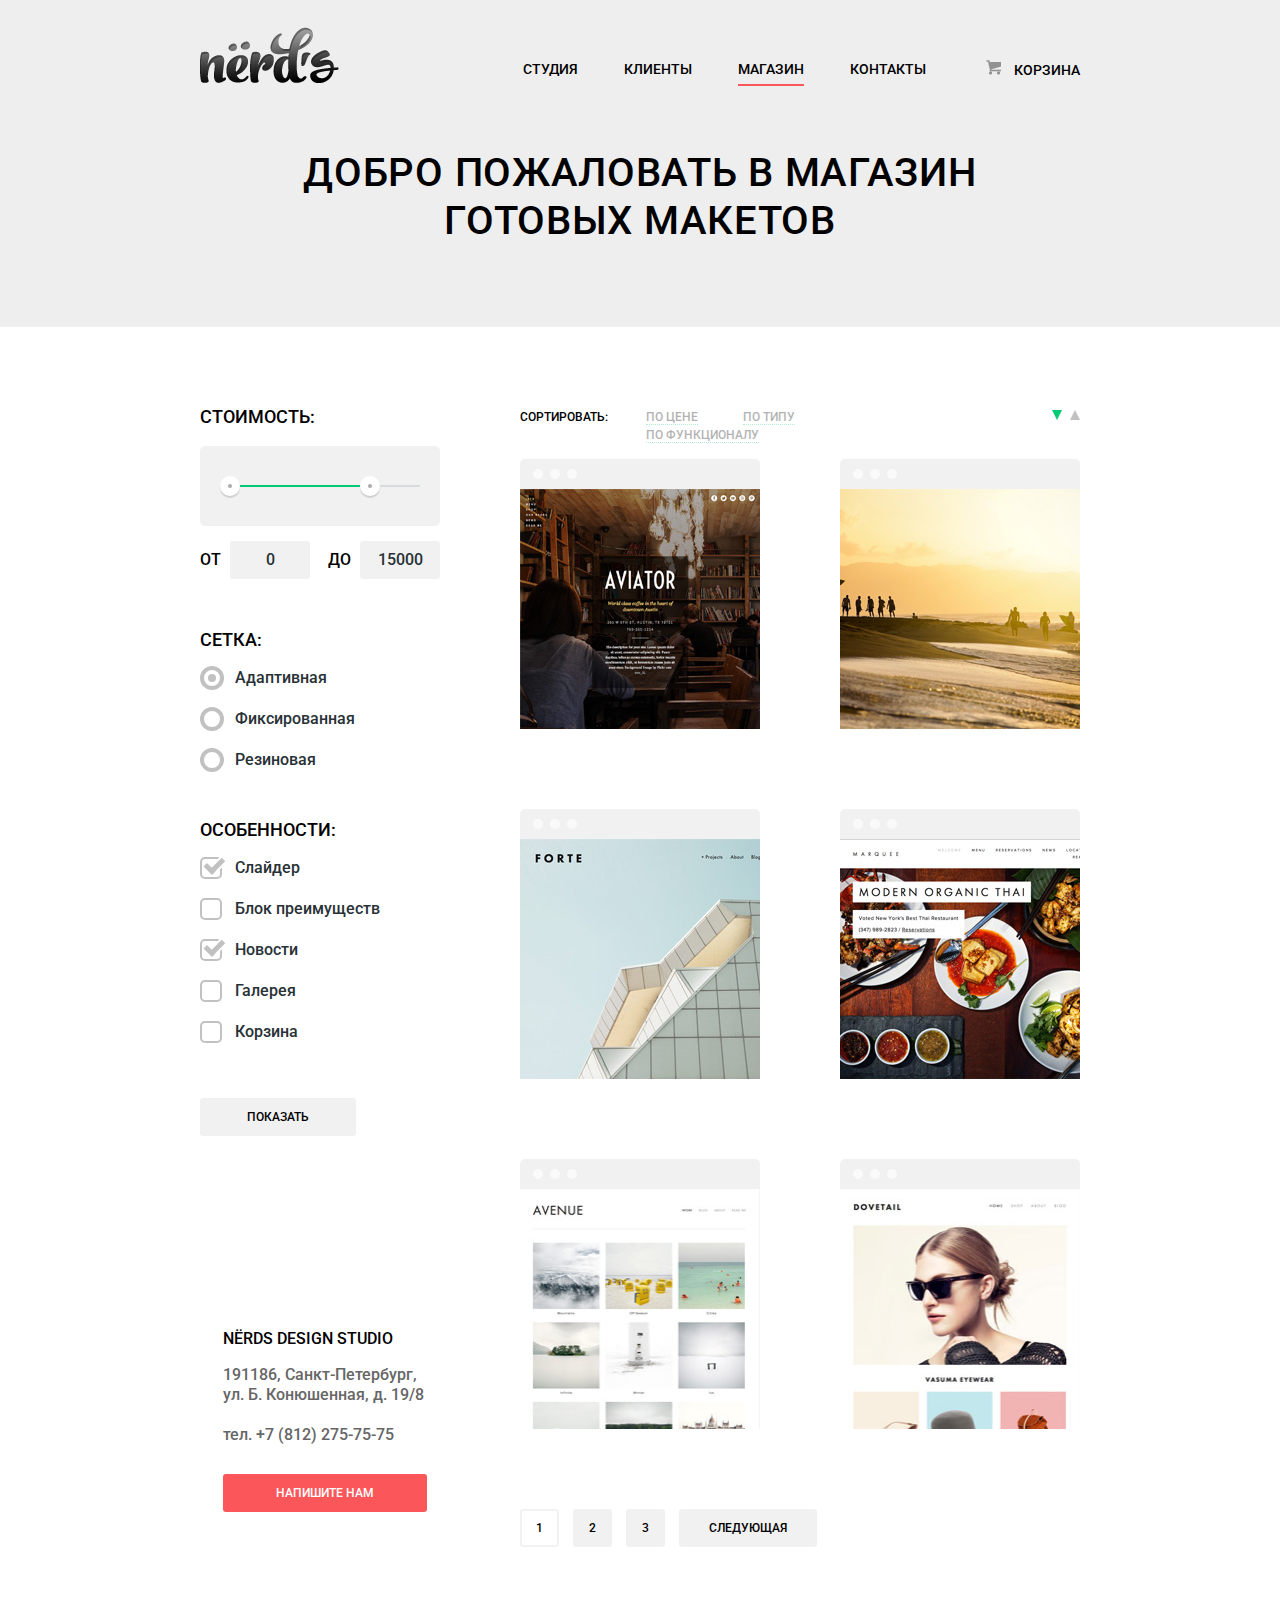
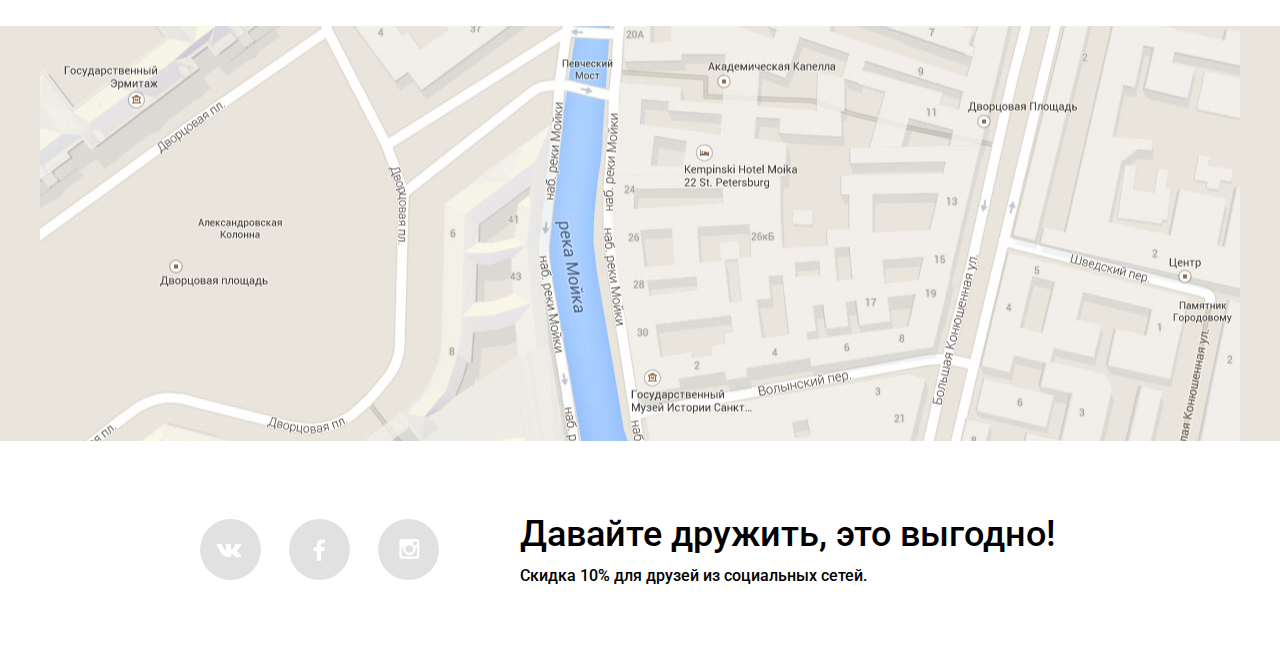
==== commit 07c371e4: "правки для защиты" ====
--- a/catalog.html
+++ b/catalog.html
@@ -4,7 +4,7 @@
     <meta charset="utf-8">
     <title>HTML Academy: Нёрдс</title>
     <link href="css/normalize.css" rel="stylesheet">
-    <link href="css/style.min.css" rel="stylesheet">
+    <link href="css/style.css" rel="stylesheet">
     <link href="https://fonts.googleapis.com/css?family=Roboto:500&subset=cyrillic" rel="stylesheet">
   </head>
   <body>
--- a/css/style.css
+++ b/css/style.css
@@ -0,0 +1,1132 @@
+body {
+  font-family: "Roboto", "Tahoma", sans-serif;
+  font-size: 16px;
+  font-weight: 500;  
+  line-height: 18px;    
+}
+h1 {  
+  font-size: 40px;
+  font-weight: 500;
+  color: #000000;
+  line-height: 48px;    
+}
+h2 {  
+  font-size: 36px;
+  font-weight: 500;
+  color: #000000;
+  line-height: 36px;    
+}
+.clearfix::after {
+  content: "";
+  display: table;
+  clear: both;
+}
+.btn {
+  display: inline-block;
+  vertical-align: top;
+  font-size: 12px;
+  line-height: 18px;
+  text-decoration: none;
+  text-transform: uppercase;
+  text-align: center;
+  color: #000;  
+  border-radius: 3px;     
+  background: #f1f1f1;  
+  padding: 10px 40px;  
+  border: none;
+  outline: none;
+  cursor: pointer;
+}
+.btn:hover {
+  background-color: #e5e5e5;
+}
+.btn:active {
+  background-color: #d5d5d5;
+  box-shadow: inset 0 2px 0 0 #b5b5b5;
+}
+button {
+ overflow: hidden;
+}
+/* стилизация форм*/
+fieldset {
+  border: none;
+  padding: 0;
+  margin: 0;  
+  margin-bottom: 52px;
+}
+.filter-modules input[type="checkbox"] {
+  opacity: 0;
+}
+.filter-modules label,
+.filter-grids label {
+  display: block;
+  position: relative;
+  padding-left: 18px;
+  margin-bottom: 23px;  
+  color: #283136;  
+  cursor: pointer; 
+}
+.filter-modules label:last-child,
+.filter-grids label:last-child {
+  margin-bottom: 0;
+}
+.filter-modules label:hover,
+.filter-grids label:hover {
+  color: #000;
+}
+.filter-modules input[type="checkbox"] + .filter-modules-checkbox-indicator {
+  position: absolute;
+  left: 0;
+  top: -2px;
+  border: 2px solid #c1c1c1;
+  border-radius: 5px;
+  width: 18px;
+  height: 18px;
+}
+.filter-modules input[type="checkbox"]:checked + .filter-modules-checkbox-indicator::before {
+  content: "";
+  position: absolute;
+  left: 5px;
+  top: 4px;
+  width: 5px;
+  height: 12px;
+  background-color: #c1c1c1;
+  -webkit-transform: rotate(-45deg);
+          transform: rotate(-45deg);
+  z-index: 2;
+}
+.filter-modules input[type="checkbox"]:checked + .filter-modules-checkbox-indicator::after {
+  content: "";
+  position: absolute;
+  left: 13px;
+  top: -2px;
+  width: 5px;
+  height: 17px;
+  background-color: #c1c1c1;
+  -webkit-transform: rotate(45deg);
+          transform: rotate(45deg);
+  box-shadow: 0 0 0 2px #fff;
+  z-index: 1;
+}
+.filter-grids input[type="radio"] {
+  opacity: 0;
+}
+.filter-grids input[type="radio"] + .filter-grids-radio-indicator {
+  position: absolute;
+  left: 0;
+  top: -3px;
+  width: 16px;
+  height: 16px;
+  border: 4px solid #c1c1c1;
+  border-radius: 50%;
+}
+.filter-grids input[type="radio"]:checked + .filter-grids-radio-indicator::before {
+  content: "";
+  position: absolute;
+  left: 4px;
+  top: 4px;  
+  width: 8px;
+  height: 8px;
+  background-color: #c1c1c1;
+  border-radius: 50%;
+}
+.filter-modules input[type="checkbox"]:hover + .filter-modules-checkbox-indicator:hover,
+.filter-grids input[type="radio"]:hover + .filter-grids-radio-indicator:hover {
+  border-color: #b5b5b5;
+}
+.filter-grids input[type="radio"]:checked:hover + .filter-grids-radio-indicator:hover::before {
+  background-color: #b5b5b5;
+}
+.filter-modules input[type="checkbox"]:checked:hover + .filter-modules-checkbox-indicator:hover::after,
+.filter-modules input[type="checkbox"]:checked:hover + .filter-modules-checkbox-indicator:hover::before {
+  background-color: #b5b5b5;  
+}
+/*disabled*/
+.filter-modules input[type="checkbox"]:disabled + .filter-modules-checkbox-indicator:disabled,
+.filter-grids input[type="radio"]:disabled + .filter-grids-radio-indicator:hover {
+  border-color: #e9e9e9;
+}
+.filter-grids input[type="radio"]:checked:disabled + .filter-grids-radio-indicator:disabled::before {
+  background-color: #e9e9e9;
+}
+.filter-modules input[type="checkbox"]:checked:disabled + .filter-modules-checkbox-indicator:disabled::after,
+.filter-modules input[type="checkbox"]:checked:disabled + .filter-modules-checkbox-indicator:disabled::before {
+  background-color: #e9e9e9;  
+}
+.filter-modules label:disabled,
+.filter-grids label:disabled {
+  color: #a9adaf;
+}
+.main-header {  
+  background-color: #eeeeee;
+}
+.title-wrapper {
+  background-color: #eeeeee;
+  padding-top: 35px;
+  padding-bottom: 55px;
+  margin-bottom: 81px;
+}
+.container {
+  width: 880px;
+  margin: 0 auto;  
+}
+.logo {
+  width: 140px;
+  float: left;
+  margin-right: 30px;
+  margin-top: 27px;     
+}
+.main-navigation {
+  width: 450px;
+  float: left;     
+  font-size: 0;
+  margin-top: 54px;
+  margin-left: 153px;  
+}
+.main-navigation-menu {
+  margin: 0;
+  padding: 0;
+  list-style: none;
+}
+.main-navigation li {
+  display: inline-block;  
+  vertical-align: top;
+  font-size: 14px;
+  line-height: 30px;
+  text-transform: uppercase;
+  margin: 0 46px 0 0;
+}
+.main-navigation li:last-child {
+  margin-right: 0;
+}
+.main-navigation-menu-item a {
+  display: block;  
+  text-decoration: none;
+  color: #000;
+}
+.main-navigation-menu-item a:hover {
+  color: #fb565a;
+}
+.main-navigation-menu-item a:active {
+  color: #000;
+  opacity: 0.4;
+}
+.main-navigation-menu-item .active {
+  border-bottom: 2px solid #fb565a;
+}
+.user-cart {
+  max-width: 100px;   
+  float: right;
+}
+.cart {
+  display: block;
+  font-size: 14px;
+  line-height: 30px;
+  text-decoration: none;
+  text-transform: uppercase;
+  color: #000;
+  margin-top: 55px;
+  padding-left: 34px;  
+  position: relative;   
+}
+.cart:hover {
+  color: #fb565a;
+}
+.cart:active {
+  color: #000;
+  opacity: 0.4;
+}
+.cart::before {
+  content: "";
+  position: absolute;  
+  top: 5px;
+  left: 6px;
+  width: 15px;
+  height: 15px;  
+  background-image: url("../img/icon-sprite.png");
+  background-position: 0 -68px;
+}
+.cart:hover::before {
+  content: "";
+  position: absolute;  
+  left: 6px;
+  background-image: url("../img/icon-sprite.png");
+  background-position: -26px -68px;
+}
+.cart:active:before {
+  content: "";
+  position: absolute;   
+  opacity: 0.5;  
+  background-image: url("../img/icon-sprite.png");
+  background-position: 0 -68px;
+}
+.slider-wrapper {
+  background-color: #eeeeee;   
+  margin-bottom: 80px;
+  padding-top: 40px;
+}
+.slider-container {
+  width: 880px;
+  margin: 0 auto;  
+  position: relative;
+  overflow: hidden;
+  min-height: 310px;
+}
+.slide {
+  position: absolute;
+  top: 0;
+  left: 0;
+  width: 100%;
+  height: 310px;
+  background-repeat: no-repeat;
+  background-position: 100% 10px;
+  -webkit-transition: left 0.3s ease;
+          transition: left 0.3s ease;
+}
+.slider-container input[type="radio"] {
+  opacity: 0;
+}
+.slider-controls {
+  position: absolute;
+  bottom: 87px;
+  left: 50%;
+  z-index: 10;
+  width: 200px;
+  margin-left: -110px;
+  text-align: center;
+}
+.slider-controls label {
+  display: inline-block;
+  width: 4px;
+  height: 4px;
+  margin: 0 3px;
+  vertical-align: top;
+  background: #ffffff;
+  border: 3px solid white;
+  border-radius: 50%;
+  cursor: pointer;
+}
+.slide-text {
+  width: 500px;
+  padding: 30px 0 0 0;
+}
+.slide-title {  
+  font-size: 36px;
+  line-height: 36px;
+  max-height: 72px;
+  overflow: hidden;  
+}
+.slide p {  
+  line-height: 22px;
+  color: #283136;
+  max-height: 70px;
+  overflow: hidden;
+}
+.slide .btn {
+  display: block;
+  width: 220px;
+  margin-top: 30px;
+  padding: 10px 10px;  
+  font-size: 12px;
+  text-align: center;
+  color: #ffffff;
+  text-transform: uppercase;  
+  border-radius: 3px;
+}
+.slide:nth-child(1) {
+  background-image: url("../img/slide-1.png");
+}
+.slide:nth-child(2) {
+  background-image: url("../img/slide-2.png");
+}
+.slide:nth-child(3) {
+  background-image: url("../img/slide-3.png");
+}
+#btn-1:checked ~ .slides .slide:nth-child(1) {
+  left: 0;
+}
+#btn-1:checked ~ .slider .slide:nth-child(2),
+#btn-1:checked ~ .slider .slide:nth-child(3) {
+  left: 880px;
+}
+
+#btn-2:checked ~ .slider .slide:nth-child(1) {
+  left: -880px;
+}
+#btn-2:checked ~ .slider .slide:nth-child(2) {
+  left: 0;
+}
+#btn-2:checked ~ .slider .slide:nth-child(3) {
+  left: -880px;
+}
+#btn-3:checked ~ .slider .slide:nth-child(1) {
+  left: -880px;
+}
+#btn-3:checked ~ .slider .slide:nth-child(2) {
+  left: -880px;
+}
+#btn-3:checked ~ .slider .slide:nth-child(3) {
+  left: 0;
+}
+#btn-1:checked ~ .slider-controls label[for="btn-1"],
+#btn-2:checked ~ .slider-controls label[for="btn-2"],
+#btn-3:checked ~ .slider-controls label[for="btn-3"] {
+  background: #c1c1c1;
+}
+.services-container {
+  border-bottom: 2px solid #eeeeee;
+  font-size: 0;
+  
+}
+.services {  
+  width: 240px;    
+  margin-right: 80px;
+  margin-bottom: 80px;
+  display: inline-block;
+  vertical-align: top;  
+}  
+.services:nth-child(3n) {    
+  margin-right: 0;    
+}
+.services p {
+  font-size: 15px;
+  line-height: 22px;
+  margin-bottom: 25px;
+}
+.service-title {
+  font-size: 18px;
+  line-height: 30px;
+  text-transform: uppercase;  
+  margin-top: 19px;
+  margin-bottom: 14px;
+  max-height: 60px;
+  overflow: hidden;
+}
+.red-btn {
+  color: #fff;
+  background: #fb565a;
+}
+.red-btn:hover {
+  background-color: #d6494d;  
+}
+.red-btn:active {
+  background-color: #b63538;
+  box-shadow: inset 0 2px 0 0 #9b2d30;  
+}
+.service-btn-green {
+  color: #fff;
+  background: #00ca74;
+}
+.service-btn-green:hover {
+  background-color: #01a25e;
+}
+.service-btn-green:active {
+  background-color: #009053;
+  box-shadow: inset 0 2px 0 0 #007b47;
+}
+.service-btn-yellow {
+  color: #fff;
+  background-color: #efc84a;
+}
+.service-btn-yellow:hover {
+  background-color: #d6ae2c;
+}
+.service-btn-yellow:active {
+  background-color: #c09b24;
+  box-shadow: inset 0 2px 0 0 #a3841f;
+}
+.about-us-left-column {
+  width: 620px;
+  float: left;   
+}
+.about-us-left-column h2 {  
+  margin-top: 70px;
+  margin-bottom: 17px;  
+  font-weight: 500;
+  font-size: 36px;
+  line-height: 36px;
+  color: #000;
+  letter-spacing: -0.1px;
+}
+.about-us-left-column h3,
+.about-us-right-column h3 {
+  font-size: 16px;
+  line-height: 22px;
+  text-transform: uppercase;  
+  margin-bottom: 25px;
+  font-weight: 500;
+}
+.about-us-left-column p {
+  line-height: 22px;
+  margin-bottom: 45px;
+  padding-right: 50px;
+}
+.about-us-left-column ul, 
+.about-us-right-column ul {
+  padding: 0;
+}
+.about-us-ul li {
+  margin-bottom: 25px;
+  list-style: none;
+  padding-left: 37px;
+  position: relative;  
+}
+.about-us-left-column li:last-child,
+.about-us-right-column li:last-child {
+  margin-bottom: 72px;
+}
+.about-us-left-column li::before,
+.about-us-right-column li::before {
+  content: "";
+  width: 25px;
+  height: 2px;
+  background-color: #fb565a;  
+  position: absolute;
+  left: 0;
+  top: 8px;
+}
+.about-us-right-column {
+ width: 240px;
+ float: right; 
+}
+.about-us-logo img {
+  margin-top: 60px;
+}
+.about-us-logo span {
+  display: block;
+  margin-top: 26px;
+  margin-bottom: 68px;
+  padding: 0 70px 0 80px;
+  position: relative;  
+  line-height: 16px;
+  text-transform: uppercase;
+}
+.about-us-logo span::before {
+  content: "";
+  position: absolute;
+  top: 8px;
+  left: 0;
+  width: 65px;
+  height: 2px;
+  background-color: #eeeeee;
+}
+.about-us-logo span::after {
+  content: "";
+  position: absolute;
+  top: 8px;
+  right: 0;
+  width: 65px;
+  height: 2px;
+  background-color: #eeeeee;
+}
+.our-clients-wrapper {
+  margin: 0 0 85px 0;
+  padding: 46px 10px 20px;
+  border-bottom: 2px solid #eeeeee;
+  border-top: 2px solid #eeeeee; 
+}
+.our-clients {    
+  margin: 0 -53px;
+}
+.our-clients-logo {
+  width: 210px;
+  display: inline-block;
+  vertical-align: top;   
+  opacity: 0.3;
+  height: 100px;
+  line-height: 100px;
+  margin: 0 53px;
+}
+.our-clients-logo:hover {
+  opacity: 1;
+}
+.map-wrapper {
+  min-height: 415px; 
+  position: relative;
+  background-image: url("../img/map.jpg");
+  background-repeat: no-repeat;
+  background-position: center;
+  background-color: #e9e5dc;
+}
+.map-wrapper .container {
+  position: absolute;
+  height: 416px;
+  left: 50%;
+  margin-left: -440px;
+  margin-top: -416px;
+}
+.map {
+  position: absolute;
+  z-index: 5;
+  top: 88px;
+}
+.map-address {
+  display: block;
+  width: 204px;  
+  background-color: #ffffff;
+  margin-bottom: 0;
+  padding-left: 23px;
+  padding-right: 23px;
+  padding-top: 15px;
+  padding-bottom: 26px;  
+}
+.map-address p {   
+  color: #666666;
+  line-height: 20px;    
+}
+.map-address .map-address-name {
+  text-transform: uppercase;
+  color: #000;  
+}
+.map-address .map-address-phone {
+  margin-top: 20px;
+}
+.map-write-btn {
+  box-sizing: border-box;
+  width: 100%;  
+  margin-top: 13px;
+}
+/* футер */
+.page-footer {
+  padding: 75px 0 58px 0;  
+}
+.page-footer-socials {
+  width: 280px;
+  float: left;
+  margin-right: 40px;  
+  font-size: 0;  
+}
+.page-footer-socials a {
+  display: inline-block;
+  vertical-align: top;
+  width: 61px;
+  height: 61px;
+  border-radius: 50%;
+  background-color: #e1e1e1;
+  margin-right: 28px;
+  margin-top: 3px;  
+  font-size: 0;
+  position: relative;
+}
+.page-footer-socials a:hover {
+  background: #fb565a;  
+}
+.page-footer-socials a:active {
+  background: #d6494d;
+  box-shadow: inset 0 5px 0 0 #b63e42;
+}
+.socials-btn-vk span {
+  display: block;
+  position: absolute;
+  top: 41%;
+  left: 27%;
+  width: 26px;
+  height: 16px;
+  background-image: url("../img/icon-sprite.png");
+  background-repeat: no-repeat;
+  background-position: 0 -90px;
+}
+.socials-btn-fb span {
+  display: block;
+  width: 12px;
+  height: 22px;
+  position: absolute;
+  top: 33%;
+  left: 40%;
+  background-image: url("../img/icon-sprite.png");
+  background-repeat: no-repeat;
+  background-position: -35px -86px;  
+}
+.socials-btn-inst span {
+  display: block;
+  width: 21px;
+  height: 20px;
+  position: absolute;
+  top: 34%;
+  left: 34%;
+  background-image: url("../img/icon-sprite.png");
+  background-repeat: no-repeat;
+  background-position: -57px -87px;
+}
+.page-footer-socials a:last-child {
+  margin-right: 0;
+}
+.page-footer-text {
+  width: 550px;
+  float: left;  
+}
+.page-footer-text span {
+  font-size: 36px;
+  line-height: 36px; 
+  max-height: 72px;
+  overflow: hidden;
+}
+.page-footer-text p {
+  font-size: 16px;
+  line-height: 16px;
+  max-height: 48px;
+  overflow: hidden;
+  padding-top: 0;
+}
+.catalog-title h1 {  
+  text-align: center;
+  text-transform: uppercase;
+  letter-spacing: 0.7px;
+}
+/*фильтр в каталоге*/
+.column-left-filters {
+  width: 240px;
+  float: left;
+}
+.filters {
+  width: 240px; 
+}
+.filters legend {
+  font-size: 18px;
+  line-height: 18px;
+  text-transform: uppercase;
+  margin-top: 0;
+  padding: 0;  
+  margin-bottom: 20px;  
+}
+.filter-range {
+  width: 240px;  
+}
+.filter-range-controls {
+  position: relative;
+  height: 41px;
+  padding-top: 39px;
+  padding-right: 20px;
+  padding-left: 20px;
+  margin-bottom: 15px;
+  border-radius: 5px;
+  background: #f1f1f1;
+}
+.filter-range-controls-scale {
+  height: 2px;
+  background: #d7dcde;
+}
+.filter-range-controls-bar {
+  width: 70%;
+  height: 2px;
+  background: #00ca74;
+}
+.filter-range-controls .toogle {
+  position: absolute;
+  top: 30px;
+  left: 0px;
+  width: 4px;
+  height: 4px;
+  cursor: pointer;
+  border: 8px solid #fff;
+  border-radius: 50%;
+  background: #ababab;
+  box-shadow: 0 2px 1px 0 #cfcfcf;
+}
+.filter-range-controls .toogle-min {
+  left: 20px;
+}
+.filter-range-controls .toogle-max {
+  left: 160px;
+}
+.filter-range-cost {
+  font-size: 0;
+}
+.filter-range-cost label {
+  font-size: 16px;
+  text-transform: uppercase;
+  display: inline-block;
+  vertical-align: top;
+  width: 50%;   
+}
+.filter-range-cost .max-cost {
+  text-align: right;
+}
+.filter-range-cost input {
+  font-family: "Roboto", "Arial", sans-serif;
+  font-size: 16px;  
+  width: 60px;
+  margin-left: 5px;
+  padding: 10px 10px;
+  text-align: center;
+  color: #283136;
+  border: none;
+  border-radius: 3px;
+  outline: none;
+  background: #f1f1f1;
+}
+.filters-form button {
+  padding: 10px 47px;
+  margin-top: 5px; 
+}
+.column-right-items {
+  width: 560px;
+  float: right;
+}
+.catalog-items {
+  font-size: 0px;
+}
+.catalog-item {
+  width: 240px;
+  min-height: 240px;
+  display: inline-block;
+  vertical-align: top; 
+  margin-bottom: 80px;   
+  border-radius: 5px 5px 0 0;  
+  border-top: 30px solid #f1f1f1;
+  font-size: 0;   
+  position: relative;
+}
+.catalog-item:nth-child(odd) {
+  margin-right: 80px;
+}
+.catalog-item:hover {
+  border-color: #797979;
+}
+.catalog-item::before {
+  content: "";
+  height: 10px;
+  width: 10px;
+  background: #fff;
+  border-radius: 50%;
+  box-shadow: 
+    17px 0 0 #fff,
+    34px 0 0 #fff;
+  position: absolute;
+  left: 13px;
+  top: -20px;
+  opacity: 0.7;
+}
+.catalog-item:hover::before {
+  opacity: 1;
+}
+.catalog-item-img {
+  width: 240px;
+  height: 240px;
+}
+.catalog-item-form {  
+  width: 200px;  
+  height: 200px;
+  position: absolute;  
+  top: 50%;
+  left: 50%;
+  margin: -100px 0 0 -100px;
+  background-color: #ffffff;   
+  display: none;
+}
+.catalog-item:hover .catalog-item-form {
+  display: block;  
+}
+.catalog-item-title {
+  font-size: 18px;
+  line-height: 24px;
+  text-transform: uppercase;
+  text-align: center;  
+  margin-top: 33px;
+  margin-bottom: 0;
+  padding-left: 20px;
+  padding-right: 20px;  
+}
+.catalog-item-about {
+  font-size: 14px;
+  line-height: 18px;
+  text-align: center;
+  height: 40px;
+  overflow: hidden;  
+  padding-top: 0;
+  padding-left: 20px;
+  padding-right: 20px;
+}
+.catalog-item-btn {  
+  display: inline-block;
+  vertical-align: top;
+  font-size: 18px;
+  line-height: 18px; 
+  text-align: center;
+  width: 140px;
+  padding: 10px 0;  
+  position: absolute;
+  left: 30px;
+  bottom: 25px;    
+}
+.items-filter {  
+  margin-bottom: 15px;
+  min-height: 23px;  
+}
+.items-filter-title {
+  width: 86px;
+  float: left;
+  margin-right: 40px; 
+  font-size: 12px;
+  line-height: 18px;
+  text-transform: uppercase;
+}
+.items-filter-category {
+  width: 304px;
+  float: left;  
+  font-size: 0;
+  margin: 0;
+  padding: 0; 
+}
+.items-filter-category ul {
+  margin: 0;
+  padding: 0; 
+}
+.items-filter-category li {
+  display: inline-block;
+  vertical-align: top;
+  margin-right: 45px;
+  font-size: 12px;
+  line-height: 18px;
+  text-transform: uppercase;  
+} 
+.items-filter-category li:last-child {
+  margin-right: 0;
+}
+.items-filter-category a {
+  text-decoration: none; 
+  color: #000;
+  opacity: 0.3;
+  border-bottom: 1px dotted #00ca74;
+}
+.items-filter-category a:hover {
+  text-decoration: none; 
+  color: #000;
+  opacity: 1;
+  border-bottom: 1px solid #00ca74;
+}
+.items-filter-category a:active {
+  color: #000;
+  border-color: transparent;
+}
+.items-filter-controls {
+  width: 28px;
+  height: 20px;  
+  float: right;
+  font-size: 0;  
+  padding-top: 2px;
+}
+.items-filter-controls-down {   
+  width: 0;
+  height: 0;
+  border-left: 5px solid transparent;
+  border-right: 5px solid transparent;
+  border-top: 10px solid #c1c1c1; 
+  display: inline-block;
+  vertical-align: top;
+  margin-right: 8px;
+}
+.items-filter-controls-up {  
+  width: 0;
+  height: 0;
+  border-left: 5px solid transparent;
+  border-right: 5px solid transparent;
+  border-bottom: 10px solid #c1c1c1;   
+  display: inline-block;
+  vertical-align: top;
+}
+.items-filter-controls > .active-down {
+  border-top-color: #00ca74;
+}
+.items-filter-controls-up:hover {    
+  border-bottom: 10px solid #c1c1c1;  
+}
+.items-filter-controls-up:active {    
+  border-bottom: 10px solid #000; 
+}
+.items-filter-controls-down:hover {
+   border-top: 10px solid #c1c1c1; 
+} 
+.items-filter-controls-down:active {
+   border-top: 10px solid #000; 
+} 
+/*пагинатор*/
+.paginator {
+  margin-bottom: 79px;    
+}
+.paginator ul {
+  margin: 0;
+  padding: 0;  
+}
+.paginator li {
+  display: inline-block;
+  vertical-align: top; 
+  font-size: 0;
+  margin-right: 10px;  
+  font-size: 12px;
+  line-height: 18px;
+  text-transform: uppercase;
+  color: #000;  
+  text-align: center;    
+}
+.paginator a {    
+  text-decoration: none;
+  color: #000;
+  padding: 10px 16px;
+}
+.paginator .paginator-active {
+  display: inline-block;
+  vertical-align: top; 
+  border: 2px solid #f2f2f2;
+  border-radius: 3px;
+  padding: 8px 14px;
+}
+.paginator .paginator-next {
+  padding: 10px 30px;
+}
+/*модальное окно*/
+.modal-content {
+  position: absolute;
+  z-index: 15;
+  top: 50%;
+  left: 50%;
+  margin-left: -315px;
+  margin-top: 1010px;   
+  padding: 50px 80px 50px 90px;
+  width: 460px;  
+  color: #000;
+  background-color: #fff;
+  box-shadow: 0 10px 50px 0 rgba(0, 0, 0, 0.7);  
+  display: none;
+}
+/*анимация*/
+@-webkit-keyframes bounce {
+  from {-webkit-transform: translateX(-1000px);transform: translateX(-1000px);}
+  to {-webkit-transform: translateX(0);transform: translateX(0);}  
+}
+@keyframes bounce {
+  from {-webkit-transform: translateX(-1000px);transform: translateX(-1000px);}
+  to {-webkit-transform: translateX(0);transform: translateX(0);}  
+}
+@-webkit-keyframes shake {
+  0%, 100% {
+    -webkit-transform: translateX(0);
+            transform: translateX(0);
+  }
+  10%, 30%, 50%, 70%, 90% {
+    -webkit-transform: translateX(-10px);
+            transform: translateX(-10px);
+  }
+  20%, 40%, 60%, 80% {
+    -webkit-transform: translateX(10px);
+            transform: translateX(10px);
+  }
+}
+@keyframes shake {
+  0%, 100% {
+    -webkit-transform: translateX(0);
+            transform: translateX(0);
+  }
+  10%, 30%, 50%, 70%, 90% {
+    -webkit-transform: translateX(-10px);
+            transform: translateX(-10px);
+  }
+  20%, 40%, 60%, 80% {
+    -webkit-transform: translateX(10px);
+            transform: translateX(10px);
+  }
+}
+.modal-content-show {
+  display: block;
+  -webkit-animation: bounce 0.5s;
+          animation: bounce 0.5s;
+}
+.modal-error {
+  -webkit-animation: shake 0.6s;
+          animation: shake 0.6s;
+}
+.modal-content-close {
+  width: 41px;
+  height: 41px;
+  padding: 0;  
+  font-size: 0;  
+  background-color: #fb565a;
+  border-radius: 50%;
+  border: 0;
+  outline: 0;
+  cursor: pointer;  
+  position: absolute;
+  top: 6px;
+  right: 6px;
+}
+.modal-content-close::before {
+  content: "";
+  width: 5px;
+  height: 25px;
+  background-color: #fff;
+  -webkit-transform: rotate(45deg);
+          transform: rotate(45deg);  
+  position: absolute;
+  top: 8px;
+  left: 18px;  
+}
+.modal-content-close::after {
+  content: "";
+  width: 5px;
+  height: 25px;
+  background-color: #fff;
+  -webkit-transform: rotate(-45deg);
+          transform: rotate(-45deg);  
+  position: absolute;
+  top: 8px;
+  left: 18px;  
+}
+.write-us {
+ font-size: 0; 
+}
+.write-us label {
+  font-size: 16px;
+  line-height: 18px;  
+  display: inline-block;
+  vertical-align: top;
+  margin-right: 20px;
+  margin-bottom: 20px;
+}
+.write-us-span {
+  display: block;
+  margin-top: 0;
+  margin-bottom: 10px;
+}
+.write-us label:nth-child(2) {
+  margin-right: 0;
+}
+.write-us-text {
+  margin-right: 0;
+  resize: none;
+}
+.write-us-field {
+  width: 196px;
+  border: 2px solid #d7dcde;
+  border-radius: 3px;
+  padding: 8px 10px;
+}
+.write-us-field:hover {
+  border-color: #a2a9ac;
+}
+.write-us-field:focus,
+.write-us-text:focus {
+  border-color: #56bffb;
+}
+.write-us input::-webkit-input-placeholder {color:#000;}
+.write-us input::-moz-placeholder          {color:#000;}/*Firefox 19+*/
+.write-us input:-moz-placeholder           {color:#000;}/*Firefox 18-*/
+.write-us input:-ms-input-placeholder      {color:#000;}
+.write-us input[placeholder] {
+  text-transform: uppercase;
+  font-size: 12px;   
+}
+.write-us-text {
+  border: 2px solid #d7dcde;
+  border-radius: 3px;
+  padding: 8px 10px;  
+  width: 436px;
+  height: 94px;  
+  font-size: 12px; 
+  text-transform: uppercase;
+}
+.write-us-btn {
+  margin-top: 28px;
+  width: 100%;
+  box-sizing: border-box;  
+  color: #fff;
+}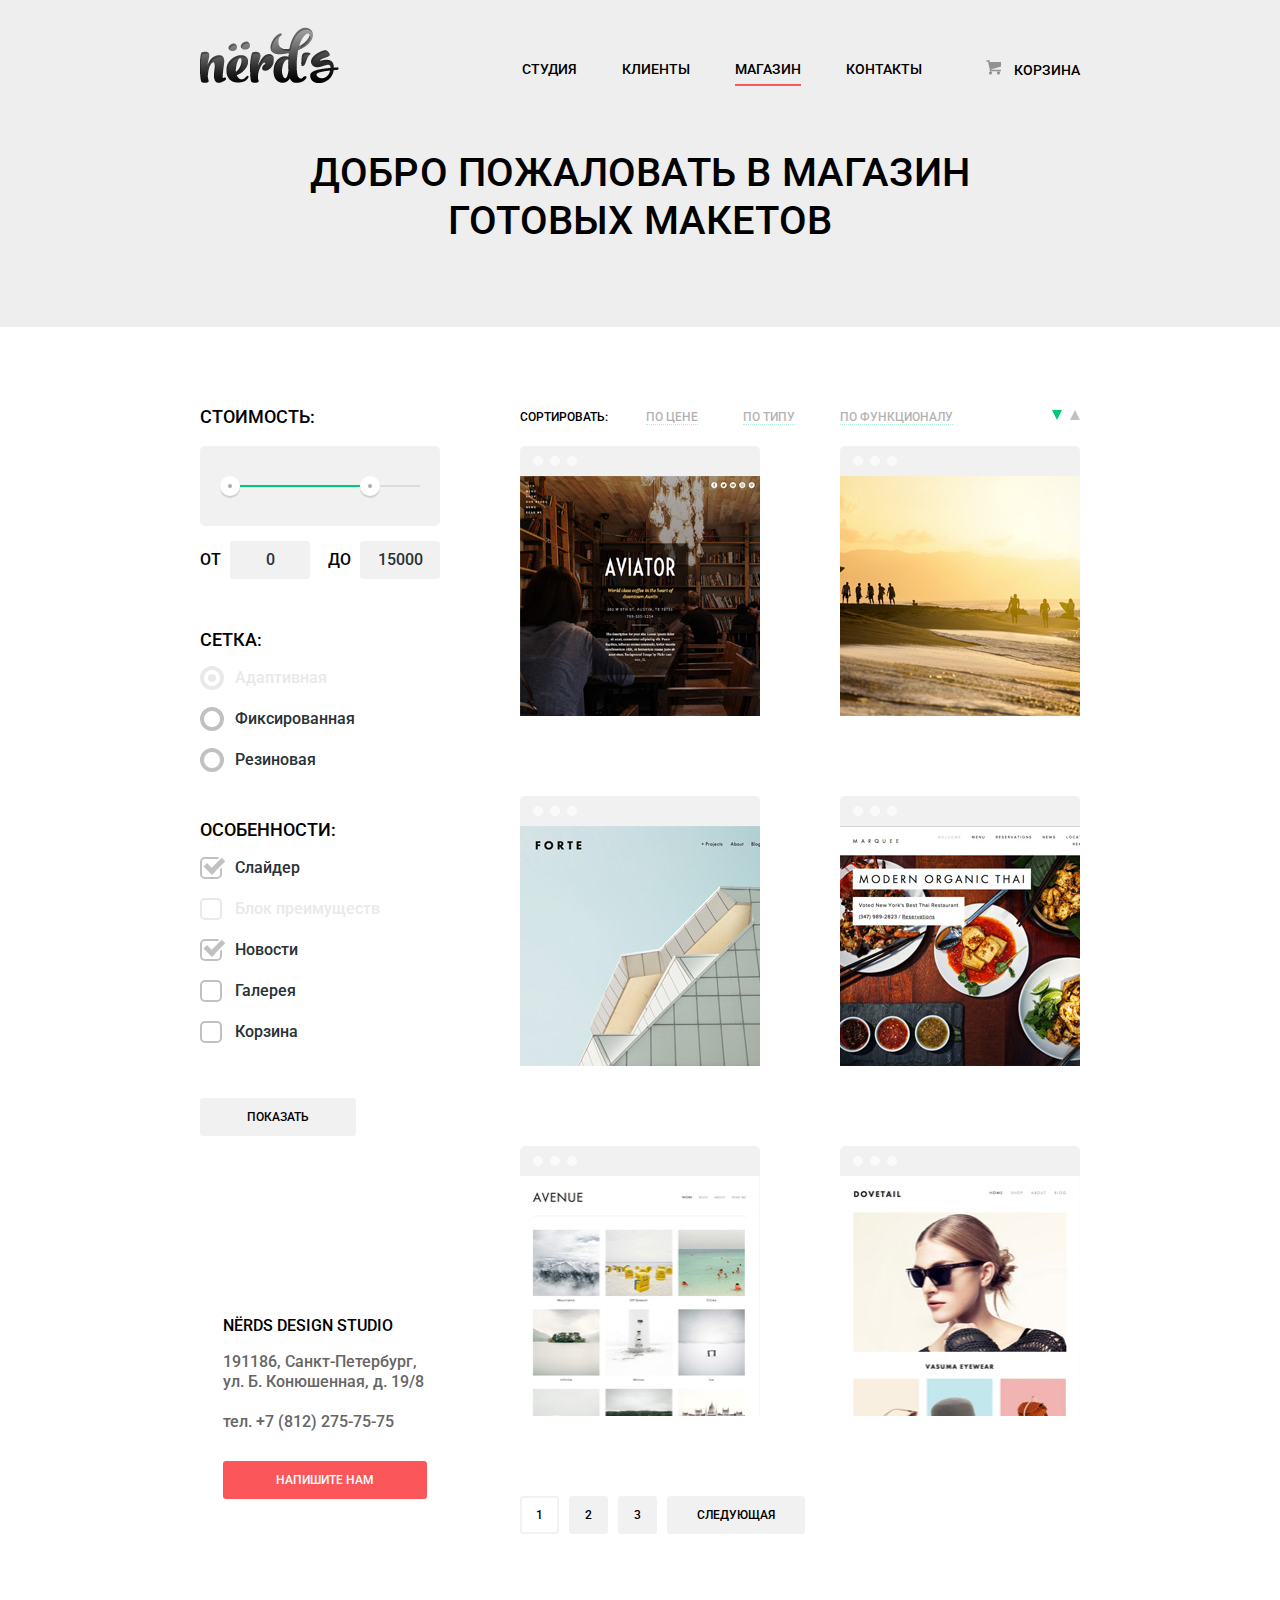
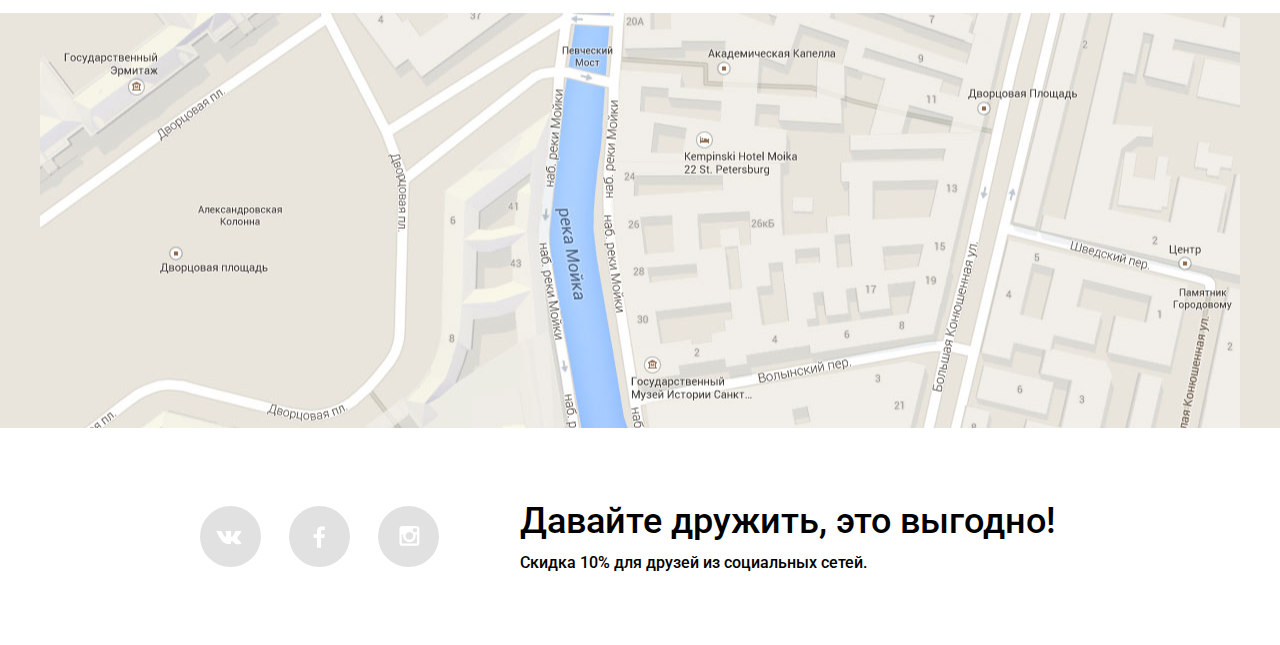
==== commit 4e40766f: "disabled состояние" ====
--- a/catalog.html
+++ b/catalog.html
@@ -78,8 +78,8 @@
               </fieldset>
               <fieldset class="filter-grids">
                 <legend>Сетка:</legend>
-                <label>
-                  <input type="radio" name="grid" id="responsive" checked>
+                <label class="filters-disabled">
+                  <input type="radio" name="grid" id="responsive" checked disabled>
                     <span class="filter-grids-radio-indicator"></span>
                     Адаптивная
                   </label>
@@ -98,27 +98,27 @@
                  <legend>Особенности:</legend>                  
                  <label>
                    <input type="checkbox" name="slider" id="slider" checked>     
-                     <span class="filter-modules-checkbox-indicator"></span>
+                   <span class="filter-modules-checkbox-indicator"></span>
                      Слайдер
                   </label>
-                  <label>
-                    <input type="checkbox" name="advantages" id="advantages">
-                      <span class="filter-modules-checkbox-indicator"></span>
+                  <label class="filters-disabled">
+                    <input type="checkbox" name="advantages" id="advantages"  disabled>
+                    <span class="filter-modules-checkbox-indicator"></span>
                       Блок преимуществ
                   </label>
                   <label>
                     <input type="checkbox" name="news" id="news" checked>
-                      <span class="filter-modules-checkbox-indicator"></span>
+                    <span class="filter-modules-checkbox-indicator"></span>
                       Новости
                   </label>
                   <label>
                     <input type="checkbox" name="gallery" id="gallery">
-                      <span class="filter-modules-checkbox-indicator"></span>
+                    <span class="filter-modules-checkbox-indicator"></span>
                       Галерея
                   </label>
                   <label>
                     <input type="checkbox" name="cart" id="cart">
-                      <span class="filter-modules-checkbox-indicator"></span>
+                    <span class="filter-modules-checkbox-indicator"></span>
                       Корзина
                   </label>
                 </fieldset>
--- a/css/style.css
+++ b/css/style.css
@@ -142,20 +142,19 @@
   background-color: #b5b5b5;  
 }
 /*disabled*/
-.filter-modules input[type="checkbox"]:disabled + .filter-modules-checkbox-indicator:disabled,
-.filter-grids input[type="radio"]:disabled + .filter-grids-radio-indicator:hover {
+.filter-modules input[type="checkbox"]:disabled + .filter-modules-checkbox-indicator,
+.filter-grids input[type="radio"]:disabled + .filter-grids-radio-indicator {
   border-color: #e9e9e9;
 }
-.filter-grids input[type="radio"]:checked:disabled + .filter-grids-radio-indicator:disabled::before {
+.filter-grids input[type="radio"]:checked:disabled + .filter-grids-radio-indicator::before {
   background-color: #e9e9e9;
 }
-.filter-modules input[type="checkbox"]:checked:disabled + .filter-modules-checkbox-indicator:disabled::after,
-.filter-modules input[type="checkbox"]:checked:disabled + .filter-modules-checkbox-indicator:disabled::before {
+.filter-modules input[type="checkbox"]:checked:disabled + .filter-modules-checkbox-indicator::after,
+.filter-modules input[type="checkbox"]:checked:disabled + .filter-modules-checkbox-indicator::before {
   background-color: #e9e9e9;  
 }
-.filter-modules label:disabled,
-.filter-grids label:disabled {
-  color: #a9adaf;
+.filters-form .filters-disabled {
+  color: #e9e9e9;
 }
 .main-header {  
   background-color: #eeeeee;
@@ -181,7 +180,7 @@
   float: left;     
   font-size: 0;
   margin-top: 54px;
-  margin-left: 153px;  
+  margin-left: 152px;  
 }
 .main-navigation-menu {
   margin: 0;
@@ -194,7 +193,7 @@
   font-size: 14px;
   line-height: 30px;
   text-transform: uppercase;
-  margin: 0 46px 0 0;
+  margin: 0 45px 0 0;
 }
 .main-navigation li:last-child {
   margin-right: 0;
@@ -397,7 +396,7 @@
   font-size: 18px;
   line-height: 30px;
   text-transform: uppercase;  
-  margin-top: 19px;
+  margin-top: 13px;
   margin-bottom: 14px;
   max-height: 60px;
   overflow: hidden;
@@ -446,7 +445,7 @@
   font-size: 36px;
   line-height: 36px;
   color: #000;
-  letter-spacing: -0.1px;
+  letter-spacing: 0.1px;
 }
 .about-us-left-column h3,
 .about-us-right-column h3 {
@@ -536,6 +535,10 @@
   height: 100px;
   line-height: 100px;
   margin: 0 53px;
+}
+.our-clients-logo:nth-child(2){
+  margin-top: 10px;  
+  margin-bottom: -10px;
 }
 .our-clients-logo:hover {
   opacity: 1;
@@ -671,7 +674,7 @@
 .catalog-title h1 {  
   text-align: center;
   text-transform: uppercase;
-  letter-spacing: 0.7px;
+  letter-spacing: 0.2px;
 }
 /*фильтр в каталоге*/
 .column-left-filters {
@@ -862,7 +865,7 @@
   text-transform: uppercase;
 }
 .items-filter-category {
-  width: 304px;
+  width: 320px;
   float: left;  
   font-size: 0;
   margin: 0;
@@ -952,7 +955,7 @@
   display: inline-block;
   vertical-align: top; 
   font-size: 0;
-  margin-right: 10px;  
+  margin-right: 6px;  
   font-size: 12px;
   line-height: 18px;
   text-transform: uppercase;
